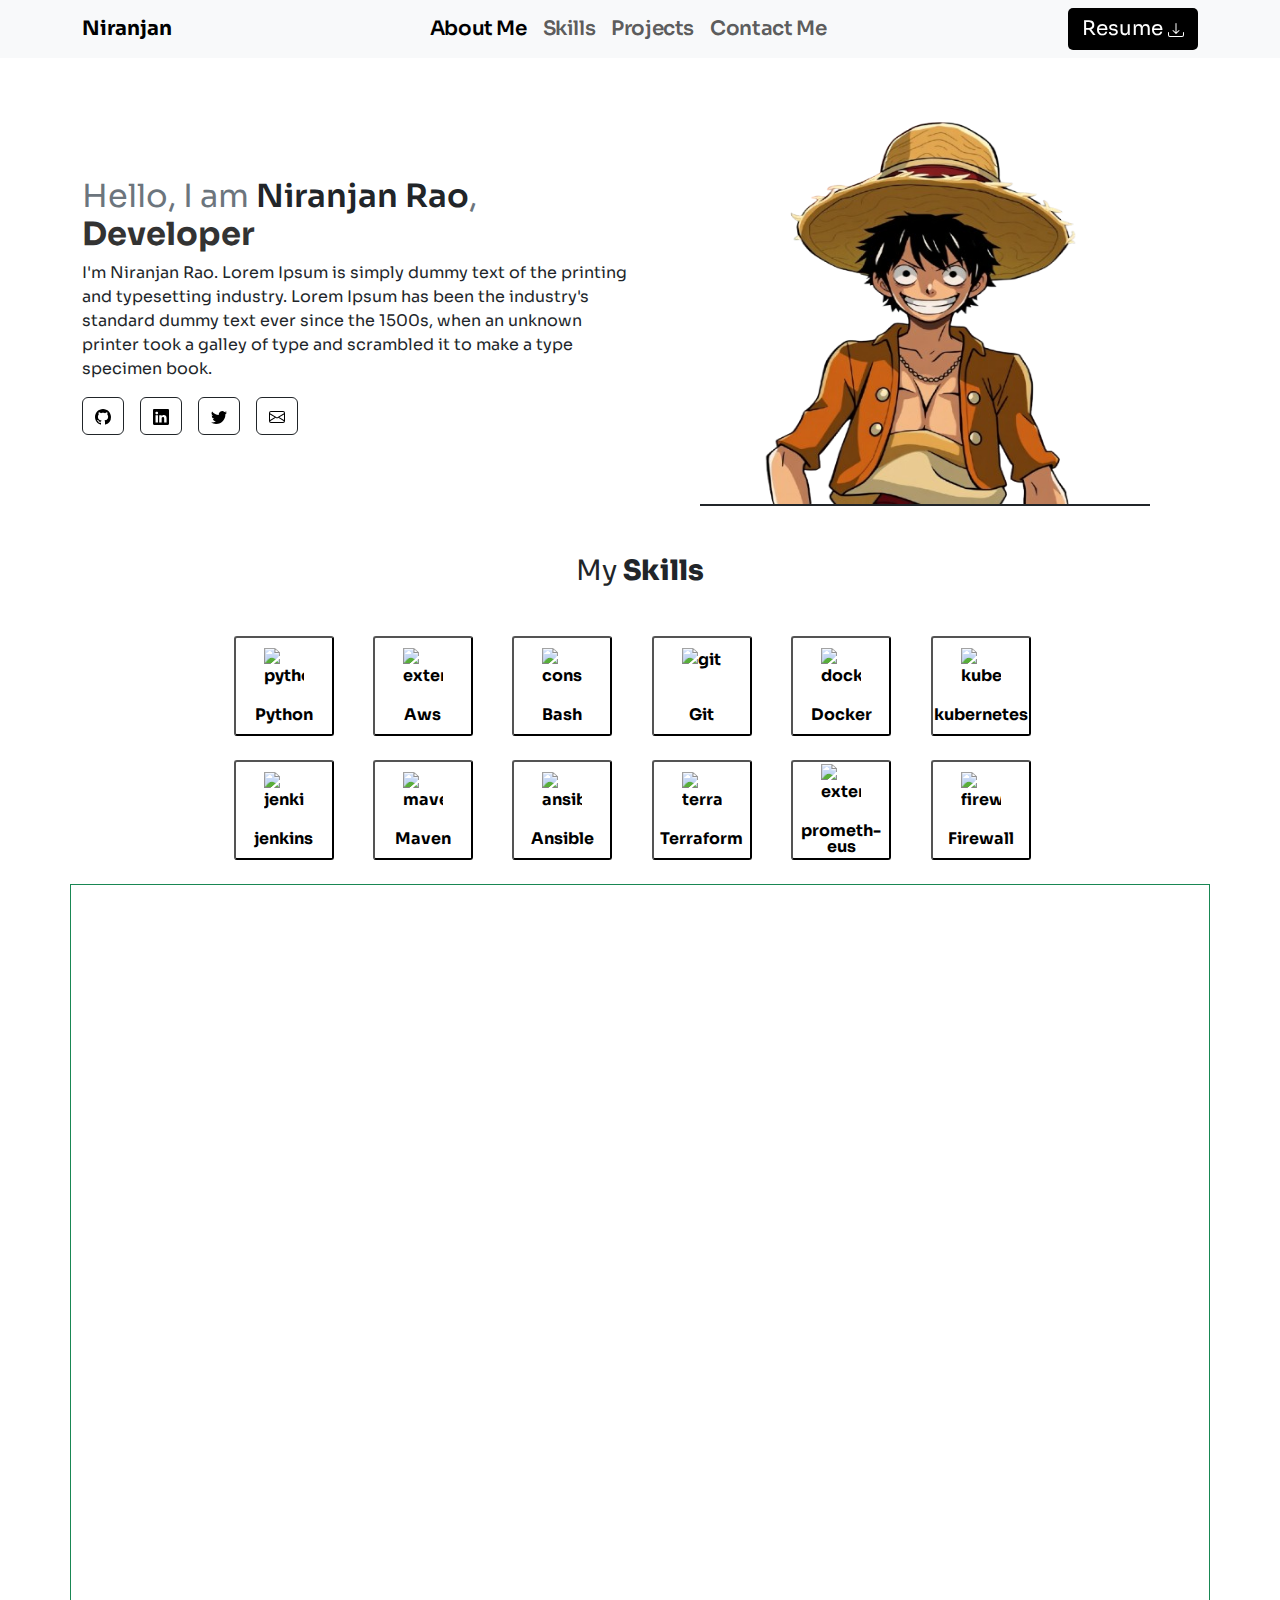
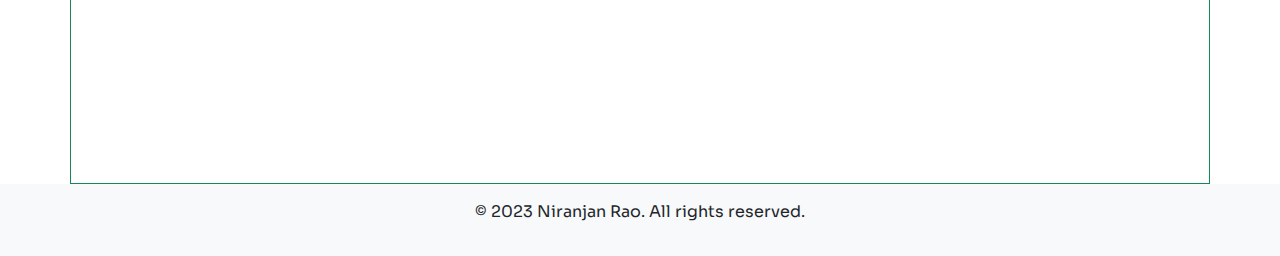
==== index.html @ 45775c85 "initial commit" ====
<!doctype html>
<html lang="en">
  <head>
    <meta charset="utf-8">
    <meta name="viewport" content="width=device-width, initial-scale=1">
    <title>Bootstrap demo</title>
    <link href="https://cdn.jsdelivr.net/npm/bootstrap@5.3.3/dist/css/bootstrap.min.css" rel="stylesheet" integrity="sha384-QWTKZyjpPEjISv5WaRU9OFeRpok6YctnYmDr5pNlyT2bRjXh0JMhjY6hW+ALEwIH" crossorigin="anonymous">
    <link rel="stylesheet" href="./src/css/style.css">
  </head>
  <body>

    <nav class="navbar navbar-expand-md navbar-light bg-light">
      <div class="container-fluid container-md">
        <a class="navbar-brand font-h" href="#">Niranjan</a>
        <button class="navbar-toggler" type="button" data-bs-toggle="collapse" data-bs-target="#navbarNav" aria-controls="navbarNav" aria-expanded="false" aria-label="Toggle navigation">
          <span class="navbar-toggler-icon"></span>
        </button>
        <div class="collapse navbar-collapse" id="navbarNav">
          <ul class="navbar-nav mx-auto font-H5">
            <li class="nav-item">
              <a class="nav-link active" aria-current="page" href="#">About Me</a>
            </li>
            <li class="nav-item">
              <a class="nav-link" href="#">Skills</a>
            </li>
            <li class="nav-item">
              <a class="nav-link" href="#">Projects</a>
            </li>
            <li class="nav-item">
              <a class="nav-link" href="#">Contact Me</a>
            </li>
          </ul>
          <ul class="navbar-nav font-H5">
            <li class="nav-item">
              <button class="custom-bt"><a id="svg" href="#" class="nav-link text-white">Resume <img src="./src/img/download.svg" alt=""></a></button>
            </li>
          </ul>
        </div>
      </div>
    </nav>
    
    <section id="about" class="py-5">
      <div class="container-fluid container-md">
        <div class="row align-items-center">
          <div class="col-md-6">
            <h2 class="sm-h text-secondary">Hello, I am <span class="font-H1 text-dark">Niranjan Rao</span>, <span class="dev">Developer</span></h2>
            <p>I'm Niranjan Rao. Lorem Ipsum is simply dummy text of the printing and typesetting industry. Lorem Ipsum has been the industry's standard dummy text ever since the 1500s, when an unknown printer took a galley of type and scrambled it to make a type specimen book.</p>
            <div class="d-flex">
              <button onmouseenter="mEnter(this)" onmouseleave="mExit(this)" class="btn btn-outline-dark me-3"><img class="contact-btn" src="./src/img/github.svg" alt=""></button>
              <button onmouseenter="mEnter(this)" onmouseleave="mExit(this)" class="btn btn-outline-dark me-3"><img class="contact-btn" src="./src/img/linkedin.svg" alt=""></button>
              <button onmouseenter="mEnter(this)" onmouseleave="mExit(this)" class="btn btn-outline-dark me-3"><img class="contact-btn" src="./src/img/twitter.svg" alt=""></button>
              <button onmouseenter="mEnter(this)" onmouseleave="mExit(this)" class="btn btn-outline-dark"><img class="contact-btn" src="./src/img/envelope.svg" alt=""></button>
            </div>
          </div>
          <div class="col-md-6 text-center">
            <img class="custom-img img-fluid border-bottom border-2 border-dark" src="./src/img/ahero.png" alt="">
          </div>
        </div>
      </div>
    </section>

    <section id="skills">
      <div class="container-fluid container-md">
        <div class="container text-center cust-js">
          <div class="row mb-5 h3">
            <div class="col-12">
              <span class="sm-h">My </span><span class="font-H1 md-h">Skills</span></div>
            </div>
          <div class="row " >
            <div class="col mb-4 col-md-2 ">
              <button onmouseenter="mEnter(this)" onmouseleave="mExit(this)" class="cust-bt"><img class="contact-btn" width="40" height="40" src="https://img.icons8.com/ios-filled/50/1A1A1A/python.png" alt="python"/><br><span>Python</span></button>
            </div>
            <div class="col mb-4 col-md-2">
              <button onmouseenter="mEnter(this)" onmouseleave="mExit(this)" class="cust-bt"><img class="contact-btn" width="40" height="40" src="https://img.icons8.com/external-tal-revivo-bold-tal-revivo/40/1A1A1A/external-amazon-web-services-a-subsidiary-of-amazon-that-provides-on-demand-cloud-computing-logo-bold-tal-revivo.png" alt="external-amazon-web-services-a-subsidiary-of-amazon-that-provides-on-demand-cloud-computing-logo-bold-tal-revivo"/> <br><span>Aws</span></button>
            </div>
            <div class="col mb-4 col-md-2">
              <button onmouseenter="mEnter(this)" onmouseleave="mExit(this)" class="cust-bt"><img class="contact-btn" width="40" height="40" src="https://img.icons8.com/ios-filled/40/1A1A1A/console.png" alt="console"/><br><span>Bash</span></button>
            </div>
            <div class="col mb-4 col-md-2">
              <button onmouseenter="mEnter(this)" onmouseleave="mExit(this)" class="cust-bt"><img class="contact-btn" width="40" height="40" src="https://img.icons8.com/ios-filled/40/1A1A1A/git.png" alt="git"/><br><span>Git</span></button>
            </div>
            <div class="col mb-4 col-md-2">
              <button onmouseenter="mEnter(this)" onmouseleave="mExit(this)" class="cust-bt"><img class="contact-btn" width="40" height="40" src="https://img.icons8.com/ios-filled/40/1A1A1A/docker.png" alt="docker"/><br><span>Docker</span></button>
            </div>
            <div class="col mb-4 col-md-2">
              <button onmouseenter="mEnter(this)" onmouseleave="mExit(this)" class="cust-bt"><img class="contact-btn" width="40" height="40" src="https://img.icons8.com/windows/100/1A1A1A/kubernetes.png" alt="kubernetes"/><br><span>kubernetes</span></button>
            </div>
            <div class="col mb-4 col-md-2">
              <button onmouseenter="mEnter(this)" onmouseleave="mExit(this)" class="cust-bt"><img class="contact-btn" width="40" height="40" src="https://img.icons8.com/ios-filled/40/1A1A1A/jenkins.png" alt="jenkins"/><br><span>jenkins</span></button>
            </div>
            <div class="col mb-4 col-md-2">
              <button onmouseenter="mEnter(this)" onmouseleave="mExit(this)" class="cust-bt"><img class="contact-btn" width="40" height="40" src="https://img.icons8.com/ios/40/1A1A1A/maven-ios.png" alt="maven-ios"/><br><span>Maven</span></button>
            </div>
            <div class="col mb-4 col-md-2">
              <button onmouseenter="mEnter(this)" onmouseleave="mExit(this)" class="cust-bt"><img class="contact-btn" width="40" height="40" src="https://img.icons8.com/windows/40/1A1A1A/ansible.png" alt="ansible"/><br><span>Ansible</span></button>
            </div>
            <div class="col mb-4 col-md-2">
              <button onmouseenter="mEnter(this)" onmouseleave="mExit(this)" class="cust-bt"><img class="contact-btn" width="40" height="40" src="https://img.icons8.com/ios-filled/40/1A1A1A/terraform.png" alt="terraform"/><br><span>Terraform</span></button>
            </div>
            <div class="col mb-4 col-md-2">
              <button onmouseenter="mEnter(this)" onmouseleave="mExit(this)" class="cust-bt"><img class="contact-btn" width="40" height="40" src="https://img.icons8.com/external-others-maxicons/40/1A1A1A/external-prometheus-greek-mythology-others-maxicons-2.png" alt="external-prometheus-greek-mythology-others-maxicons-2"/><br><span>prometh-eus</span></button>
            </div>
            <div class="col mb-4 col-md-2">
              <button onmouseenter="mEnter(this)" onmouseleave="mExit(this)" class="cust-bt"><img class="contact-btn" width="40" height="40" src="https://img.icons8.com/ios-filled/40/1A1A1A/firewall.png" alt="firewall"/><br><span>Firewall</span></button>
            </div>
          </div>
        </div>
      </div>
    </section>

    <section id="projects">
      <div class="container border border-success vh-100">
        
      </div>
    </section>

    <footer class="bg-light py-3">
      <div class="container text-center">
        <p>&copy; 2023 Niranjan Rao. All rights reserved.</p>
      </div>
    </footer>

    <script src="./src/js/app.js"></script>
    <script src="https://cdn.jsdelivr.net/npm/bootstrap@5.3.3/dist/js/bootstrap.bundle.min.js" integrity="sha384-YvpcrYf0tY3lHB60NNkmXc5s9fDVZLESaAA55NDzOxhy9GkcIdslK1eN7N6jIeHz" crossorigin="anonymous"></script>
  </body>
</html>
---- src/css/style.css ----
@import url('https://fonts.googleapis.com/css2?family=Dancing+Script:wght@400..700&family=Sora:wght@100..800&display=swap');
*{
    font-family: sora;
}

.font-h{
    font-family: 'Sora', sans-serif;
    font-weight: 700;
    font-size: 20px; 
}

.font-H5{
    font-family: 'Solitreo', cursive; 
    font-weight: 600;
    font-size: 20px; 
    line-height: 24px; 
    letter-spacing: -0.02em; 
}

.font-H1{
    font-family: sora;
    font-weight: 600; 
}
.dev{
    font-size: 1.2em;
    font-weight: 700;
    font-size: xx-large;
    color: #333;
}
.custom-img{
    width: 450px;
    height: 400px;

}

.custom-bt{
    border-radius: 5px !important;
    background-color: black !important;
    border: 0px !important;
}

.custom-bt:hover{
    background-color: gray !important;;
}

#svg{
    filter: brightness(0) invert(1);
}

.sm-h{
    font-weight: 400;
}
.md-h{
    font-weight: 800;
}
.cust-bt{
    width: 100px;
    height: 100px;
    border-radius: 3px;
    background-color: transparent;
    font-family: sora !important;
    font-weight: 700;
    display: flex;
    flex-direction: column;
    justify-content: center;
    align-items: center;
    
}
.cust-bt span {
    margin-top: -5px;
    line-height: 1;
}

.cust-bt:hover{
    background-color: black;
    color: white;
}
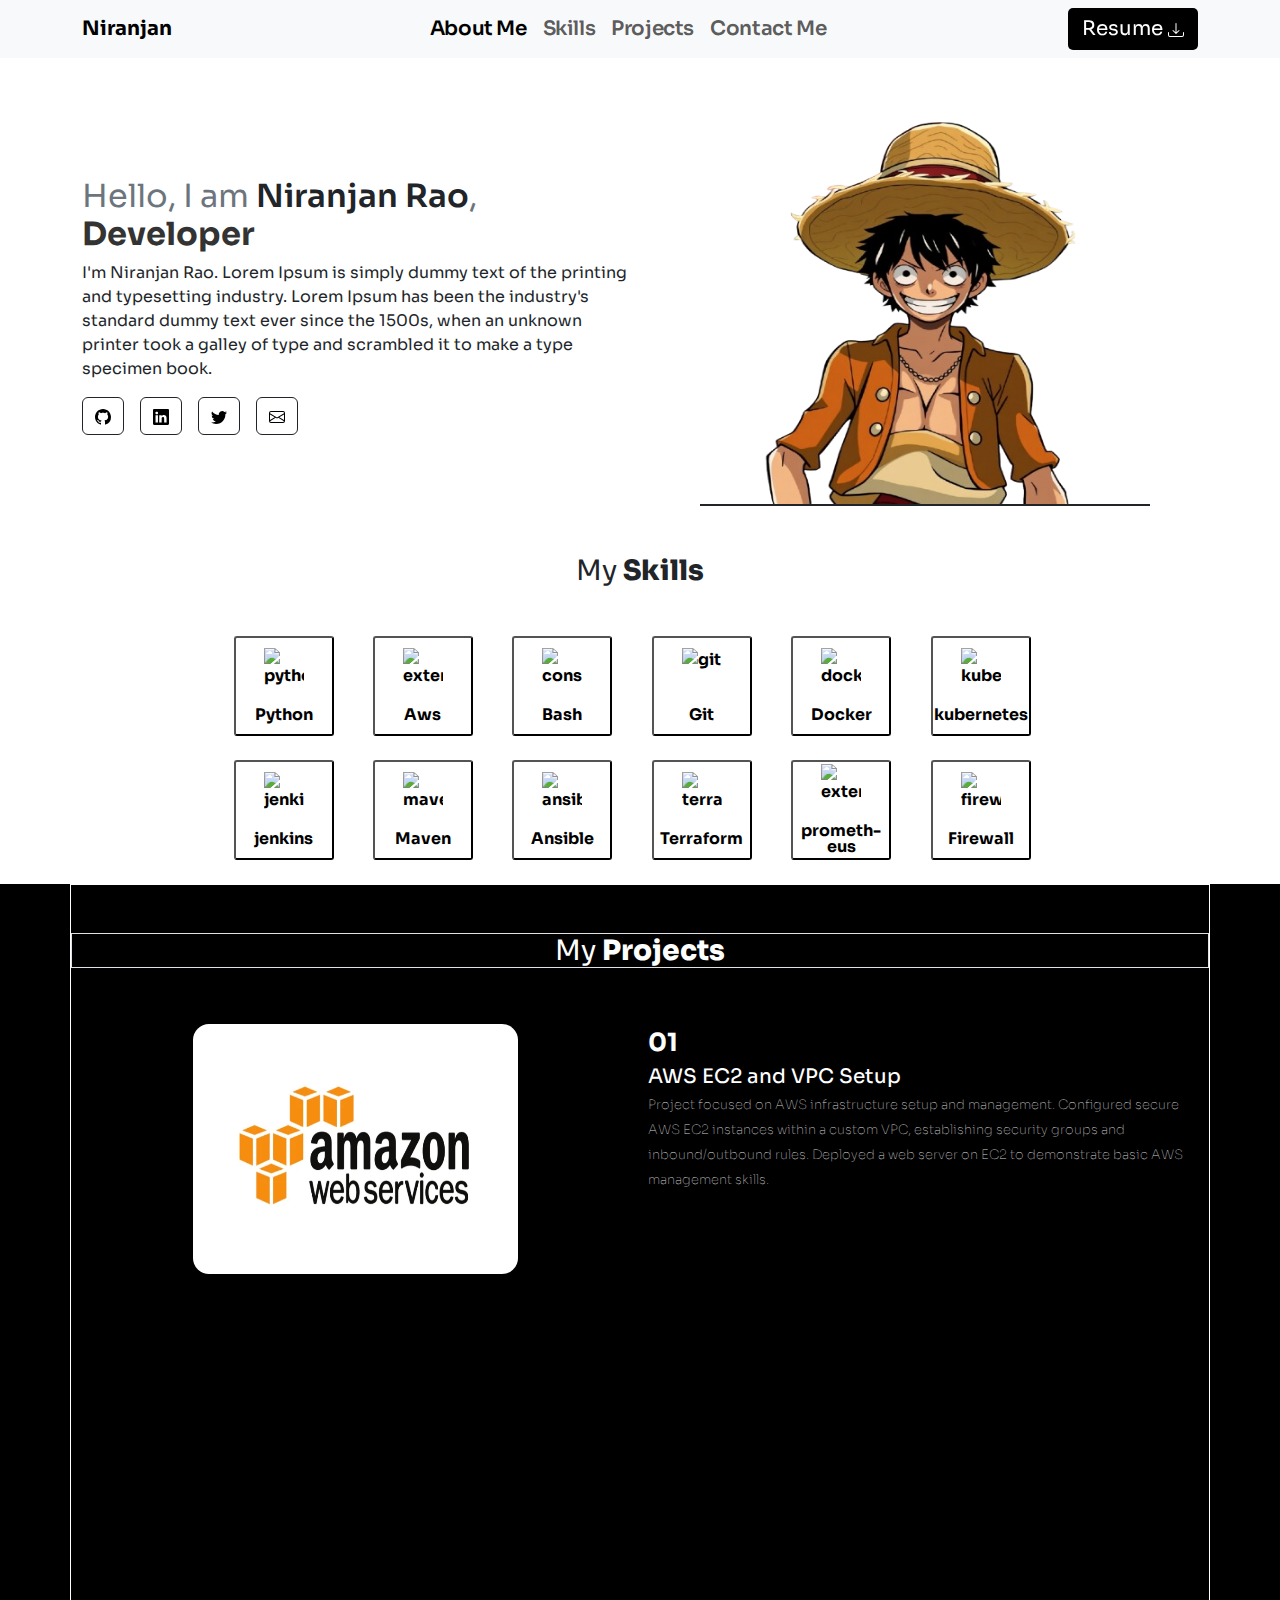
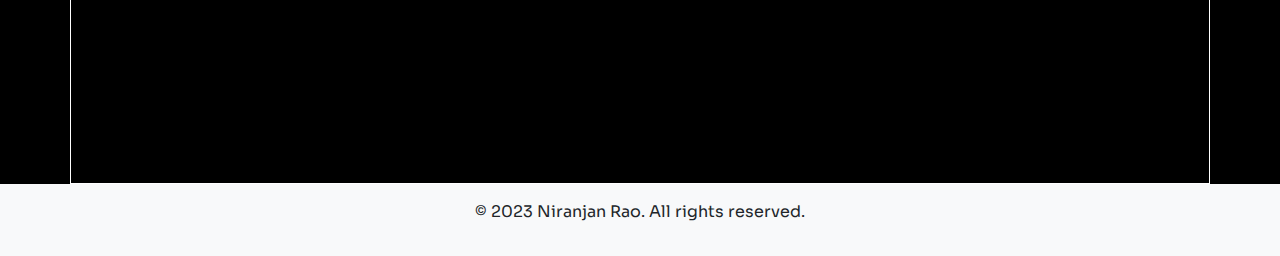
==== commit 489dba94: "initial commit" ====
--- a/index.html
+++ b/index.html
@@ -109,7 +109,22 @@
     </section>
 
     <section id="projects">
-      <div class="container border border-success vh-100">
+      <div class="container-fluid vh-100 bg-black">
+        <div class="container-fluid container-md border border-white vh-100">
+          <div class="row">
+            <div class="col-12 text-center text-white h3 border my-5"><span class="sm-h">My </span><span class="font-H1 md-h">Projects</span></div>
+          </div>
+          <div class="row">
+            <div class="col p-2 text-center "><img class="rounded-4" width="325" height="250" src="./src/img/projects/projectcard.webp" alt=""></div>
+            <div class="col p-2 justify-content-start">
+              <span class="font-pn">01</span><br>
+              <span class="font-ph">AWS EC2 and VPC Setup</span><br>
+              <span class="font-pp">Project focused on AWS infrastructure setup and management.
+                Configured secure AWS EC2 instances within a custom VPC, establishing security groups and inbound/outbound rules.
+                Deployed a web server on EC2 to demonstrate basic AWS management skills.</span>
+            </div>
+          </div>
+        </div>
         
       </div>
     </section>
--- a/src/css/style.css
+++ b/src/css/style.css
@@ -76,3 +76,24 @@
     color: white;
 }
 
+/* projects */
+.font-pn{
+    font-family: sora;
+    color: white;
+    font-weight: 700;
+    font-size: 25px;
+}
+.font-ph{
+    font-family: sora;
+    color: white;
+    font-size: 20px;
+    font-weight: 450;
+}
+.font-pp{
+    font-family: sora;
+    color: rgb(207, 207, 208);
+    font-size: 13px;
+    font-weight: 10;
+    line-height: 24px;
+    letter-spacing: 2%;
+}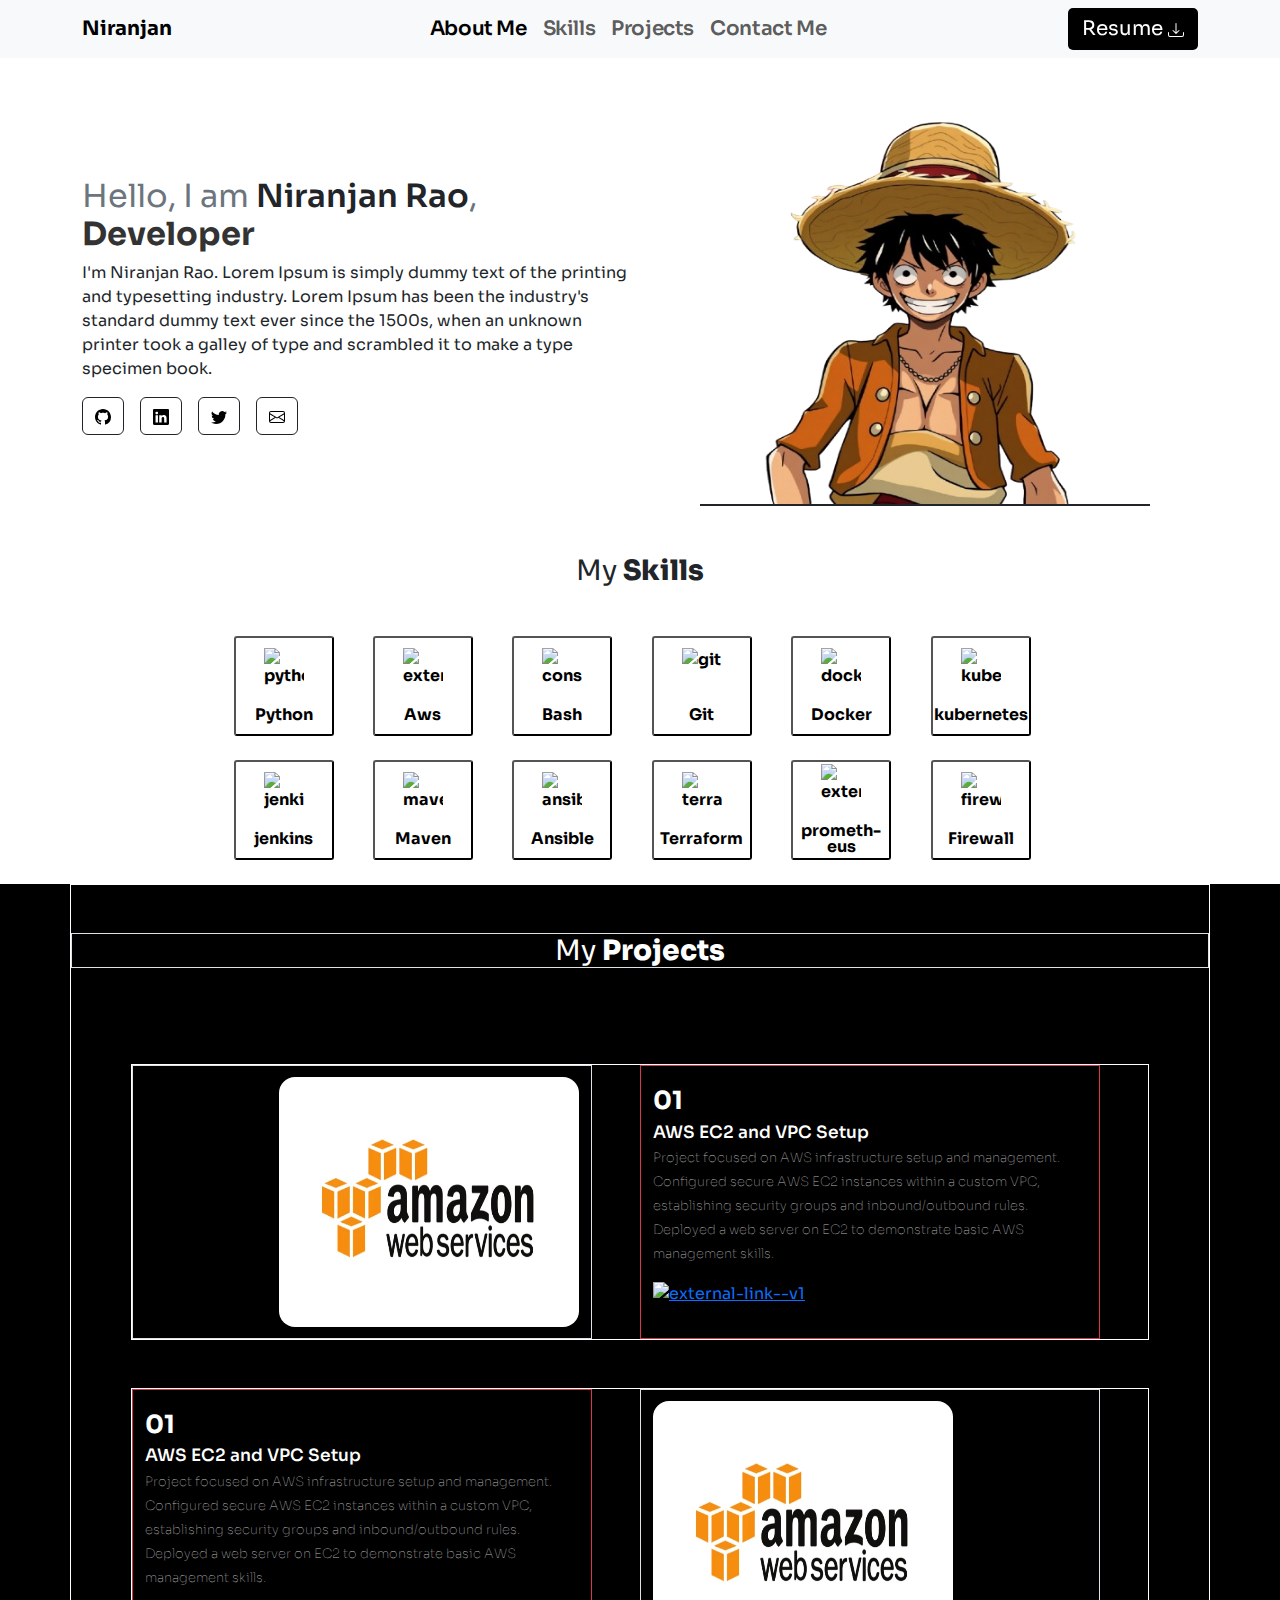
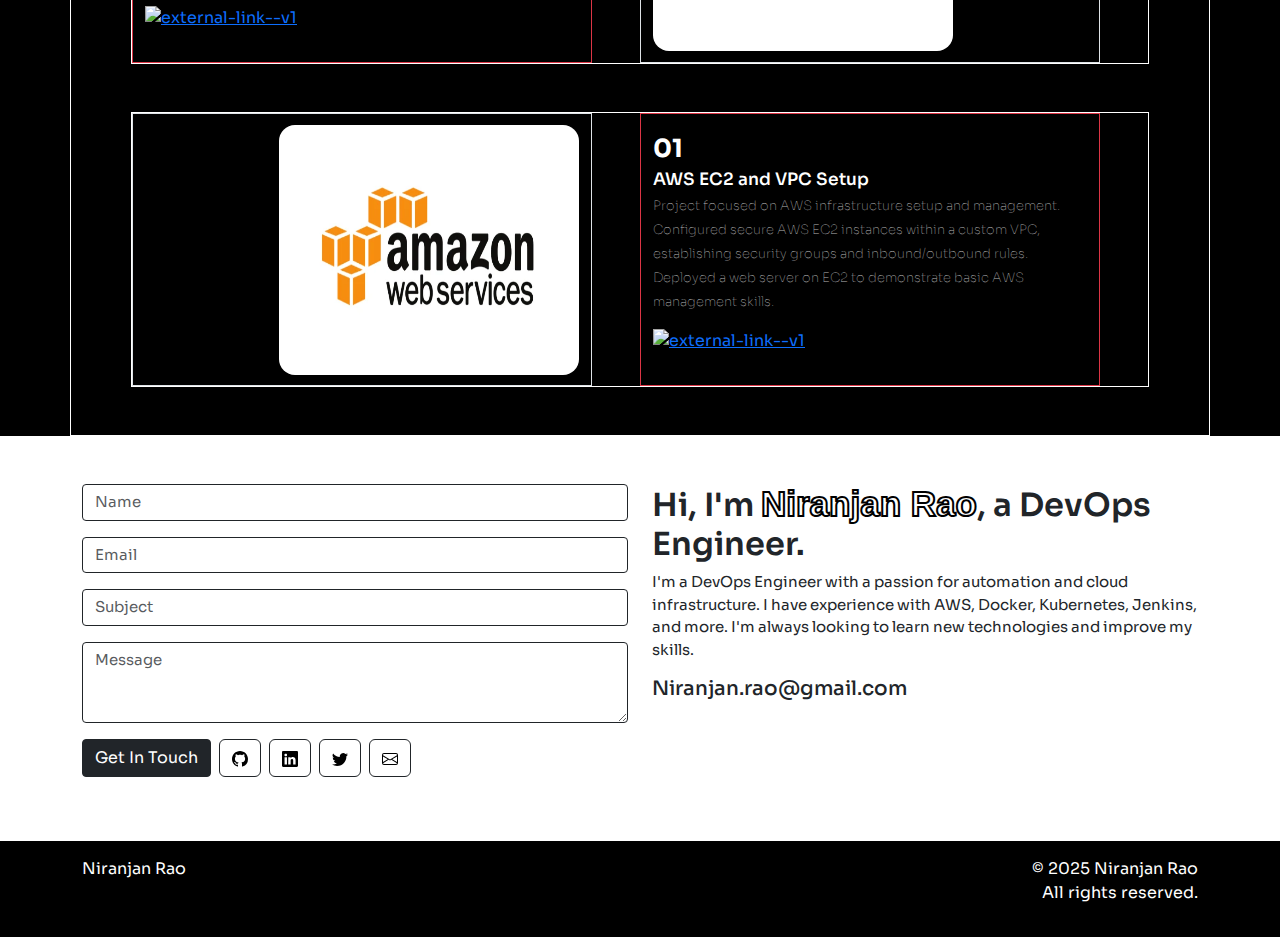
==== commit 371a42bc: "initial commit" ====
--- a/index.html
+++ b/index.html
@@ -109,29 +109,77 @@
     </section>
 
     <section id="projects">
-      <div class="container-fluid vh-100 bg-black">
-        <div class="container-fluid container-md border border-white vh-100">
+      <div class="container-fluid bg-black">
+        <div class="container-fluid container-md border border-white">
           <div class="row">
             <div class="col-12 text-center text-white h3 border my-5"><span class="sm-h">My </span><span class="font-H1 md-h">Projects</span></div>
           </div>
-          <div class="row">
-            <div class="col p-2 text-center "><img class="rounded-4" width="325" height="250" src="./src/img/projects/projectcard.webp" alt=""></div>
-            <div class="col p-2 justify-content-start">
+          <div class="row border border-white mx-md-5 my-md-5">
+            <div class="col border text-end me-md-5 d-flex align-items-center justify-content-center justify-content-lg-end"><img class="rounded-4 project-img" width="300" height="250" src="./src/img/projects/projectcard.webp" alt=""></div>
+            <div class="col py-3 me-lg-5 border border-danger text-start align-content-center cust-margin cust-m">
               <span class="font-pn">01</span><br>
               <span class="font-ph">AWS EC2 and VPC Setup</span><br>
               <span class="font-pp">Project focused on AWS infrastructure setup and management.
                 Configured secure AWS EC2 instances within a custom VPC, establishing security groups and inbound/outbound rules.
-                Deployed a web server on EC2 to demonstrate basic AWS management skills.</span>
+                Deployed a web server on EC2 to demonstrate basic AWS management skills.</span><br>
+              <a href="#" class="my-3 d-inline-block"><img class="a-hover" width="20" height="20" src="https://img.icons8.com/pastel-glyph/25/FFFFFF/external-link--v1.png" alt="external-link--v1"/></a>
+            </div>
+          </div>
+          <div class="row flex-md-row-reverse border border-white mx-md-5 my-md-5">
+            <div class="col border text-start me-md-5 d-flex align-items-center justify-content-center justify-content-lg-start"><img class="rounded-4 project-img" width="300" height="250" src="./src/img/projects/projectcard.webp" alt=""></div>
+            <div class="col py-3 me-lg-5 border border-danger text-start align-content-center cust-margin cust-m">
+              <span class="font-pn">01</span><br>
+              <span class="font-ph">AWS EC2 and VPC Setup</span><br>
+              <span class="font-pp">Project focused on AWS infrastructure setup and management.
+                Configured secure AWS EC2 instances within a custom VPC, establishing security groups and inbound/outbound rules.
+                Deployed a web server on EC2 to demonstrate basic AWS management skills.</span><br>
+              <a href="#" class="my-3 d-inline-block"><img class="a-hover" width="20" height="20" src="https://img.icons8.com/pastel-glyph/25/FFFFFF/external-link--v1.png" alt="external-link--v1"/></a>
+            </div>
+          </div>
+          <div class="row border border-white mx-md-5 my-md-5">
+            <div class="col border text-end me-md-5 d-flex align-items-center justify-content-center justify-content-lg-end"><img class="rounded-4 project-img" width="300" height="250" src="./src/img/projects/projectcard.webp" alt=""></div>
+            <div class="col py-3 me-lg-5 border border-danger text-start align-content-center cust-margin cust-m">
+              <span class="font-pn">01</span><br>
+              <span class="font-ph">AWS EC2 and VPC Setup</span><br>
+              <span class="font-pp">Project focused on AWS infrastructure setup and management.
+                Configured secure AWS EC2 instances within a custom VPC, establishing security groups and inbound/outbound rules.
+                Deployed a web server on EC2 to demonstrate basic AWS management skills.</span><br>
+              <a href="#" class="my-3 d-inline-block"><img class="a-hover" width="20" height="20" src="https://img.icons8.com/pastel-glyph/25/FFFFFF/external-link--v1.png" alt="external-link--v1"/></a>
             </div>
           </div>
         </div>
-        
       </div>
     </section>
 
-    <footer class="bg-light py-3">
-      <div class="container text-center">
-        <p>&copy; 2023 Niranjan Rao. All rights reserved.</p>
+    <section id="contact">
+      <div class="container-fluid container-md my-5">
+        <div class="row row-reverse">
+          <div class="col-md col-sm-12">
+            <form action="submit" method="post">
+              <input type="text" class="form-control border border-dark rounded-1 mb-3 font-p" placeholder="Name">
+              <input type="text" class="form-control border border-dark rounded-1 mb-3 font-p" placeholder="Email">
+              <input type="text" class="form-control  border border-dark rounded-1 mb-3 font-p" placeholder="Subject">
+              <textarea class="form-control  border border-dark rounded-1 mb-3 font-p" rows="3" placeholder="Message"></textarea>
+              <button class="btn btn-dark rounded-1 mb-3 me-1">Get In Touch</button>
+              <button onmouseenter="mEnter(this)" onmouseleave="mExit(this)" class="btn btn-outline-dark mb-3 me-1 "><img class="contact-btn" src="./src/img/github.svg" alt=""></button>
+              <button onmouseenter="mEnter(this)" onmouseleave="mExit(this)" class="btn btn-outline-dark mb-3 me-1 "><img class="contact-btn" src="./src/img/linkedin.svg" alt=""></button>
+              <button onmouseenter="mEnter(this)" onmouseleave="mExit(this)" class="btn btn-outline-dark mb-3 me-1 "><img class="contact-btn" src="./src/img/twitter.svg" alt=""></button>
+              <button onmouseenter="mEnter(this)" onmouseleave="mExit(this)" class="btn btn-outline-dark mb-3 me-1 "><img class="contact-btn" src="./src/img/envelope.svg" alt=""></button>
+            </form>
+          </div>
+          <div class="col mb-3">
+            <h2 class="font-H1">Hi, I'm <span class="font-b">Niranjan Rao</span>, a DevOps Engineer.</h2>
+            <p class="font-p">I'm a DevOps Engineer with a passion for automation and cloud infrastructure. I have experience with AWS, Docker, Kubernetes, Jenkins, and more. I'm always looking to learn new technologies and improve my skills.</p>
+            <h5>Niranjan.rao@gmail.com</h5>
+          </div>
+        </div>
+      </div>
+    </section>
+
+    <footer class="bg-black text-white py-3">
+      <div class="container d-flex justify-content-between">
+        <a href="#" class="text-decoration-none text-white">Niranjan Rao</a>
+        <p class="text-end">&copy; 2025 Niranjan Rao <br> All rights reserved.</p>
       </div>
     </footer>
 
--- a/src/css/style.css
+++ b/src/css/style.css
@@ -86,14 +86,43 @@
 .font-ph{
     font-family: sora;
     color: white;
-    font-size: 20px;
-    font-weight: 450;
+    font-size: 17px;
+    font-weight: 550;
 }
 .font-pp{
     font-family: sora;
-    color: rgb(207, 207, 208);
+    color: rgb(180, 180, 181);
     font-size: 13px;
     font-weight: 10;
-    line-height: 24px;
-    letter-spacing: 2%;
-}+}
+
+.a-hover:hover {
+    filter: grayscale(100%) brightness(40%) sepia(100%) hue-rotate(180deg) saturate(500%);
+}
+
+/* contact */
+.font-p{
+    font-family: sora;
+    font-size: 15px;
+}
+
+.font-b {
+    font-family: '', sans-serif;
+    font-weight: 800;
+    font-size: 35px;
+    line-height: 40px;
+    letter-spacing: -2%;
+    -webkit-text-stroke: 2px black;
+    color: transparent; 
+}
+
+.row-reverse {
+    display: flex;
+    flex-wrap: wrap;
+}
+  
+@media (max-width: 770px) {
+    .row-reverse {
+      flex-direction: column-reverse; 
+    }
+}
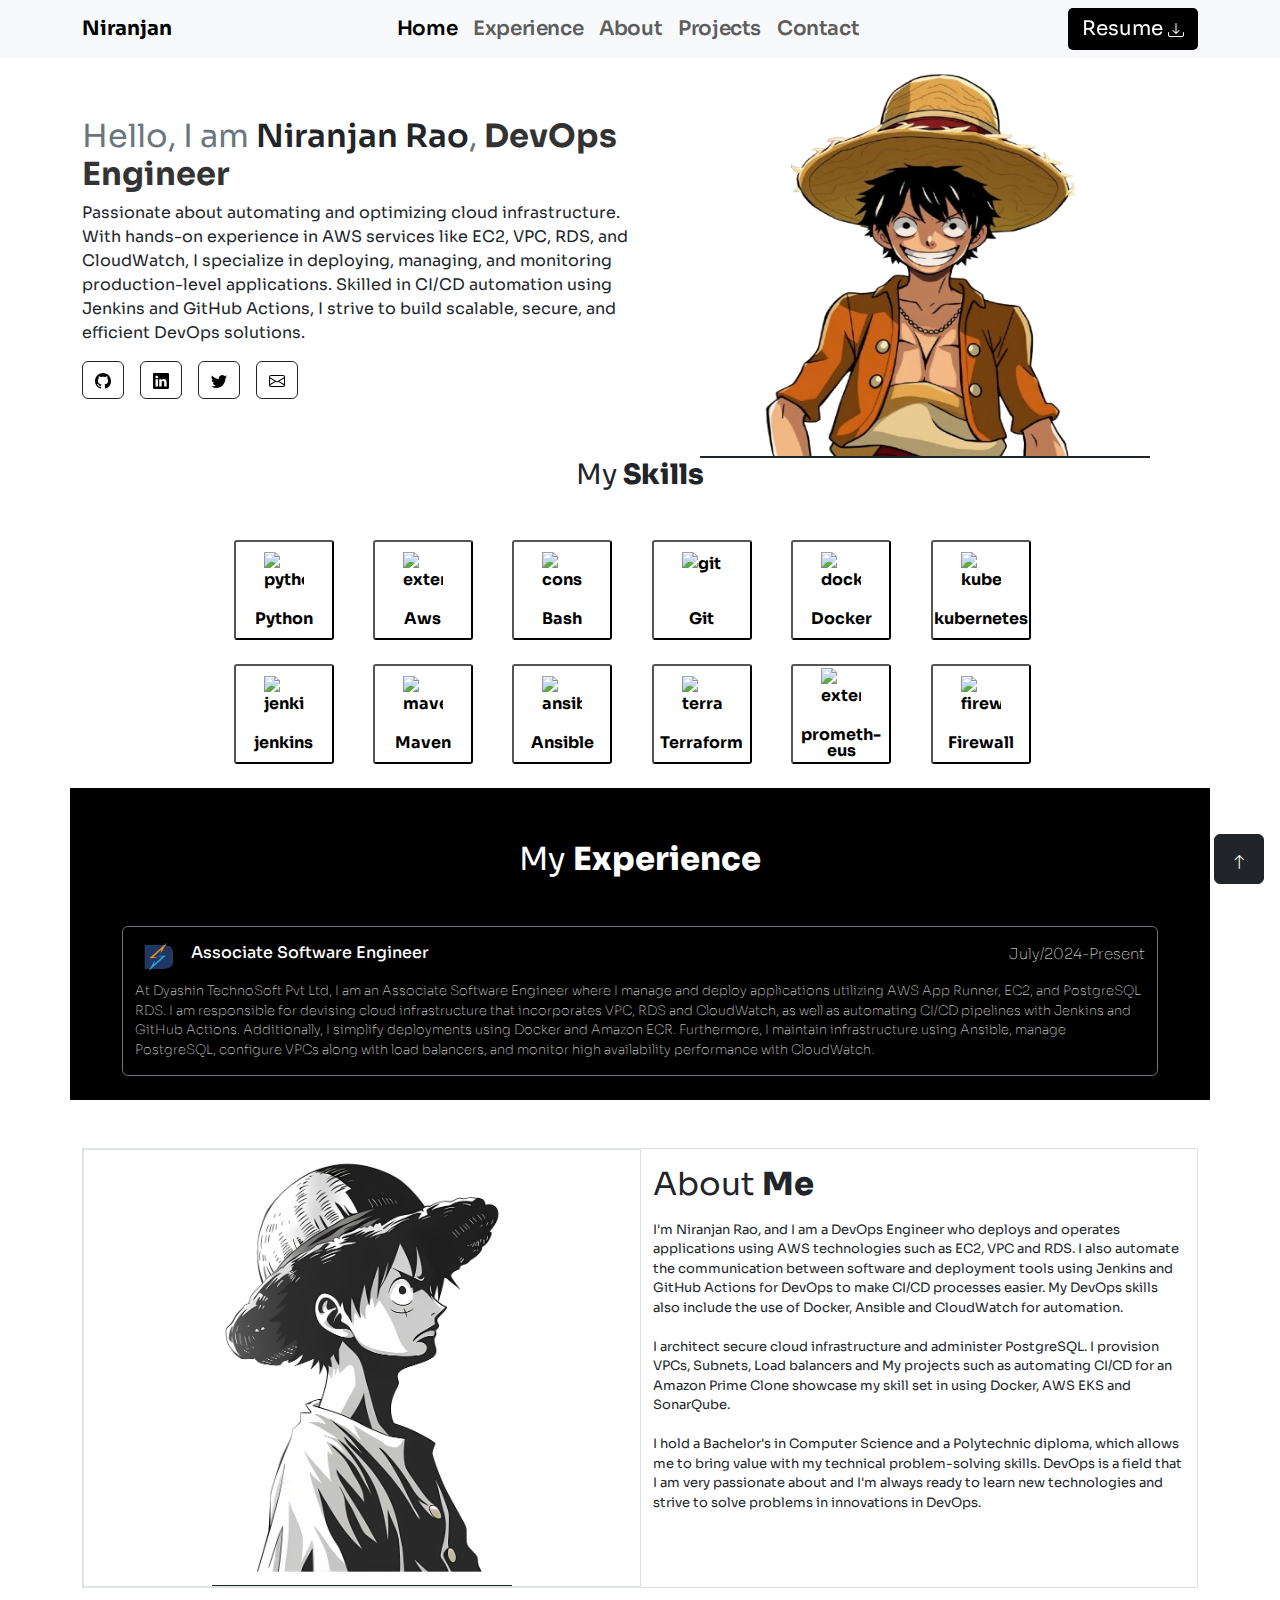
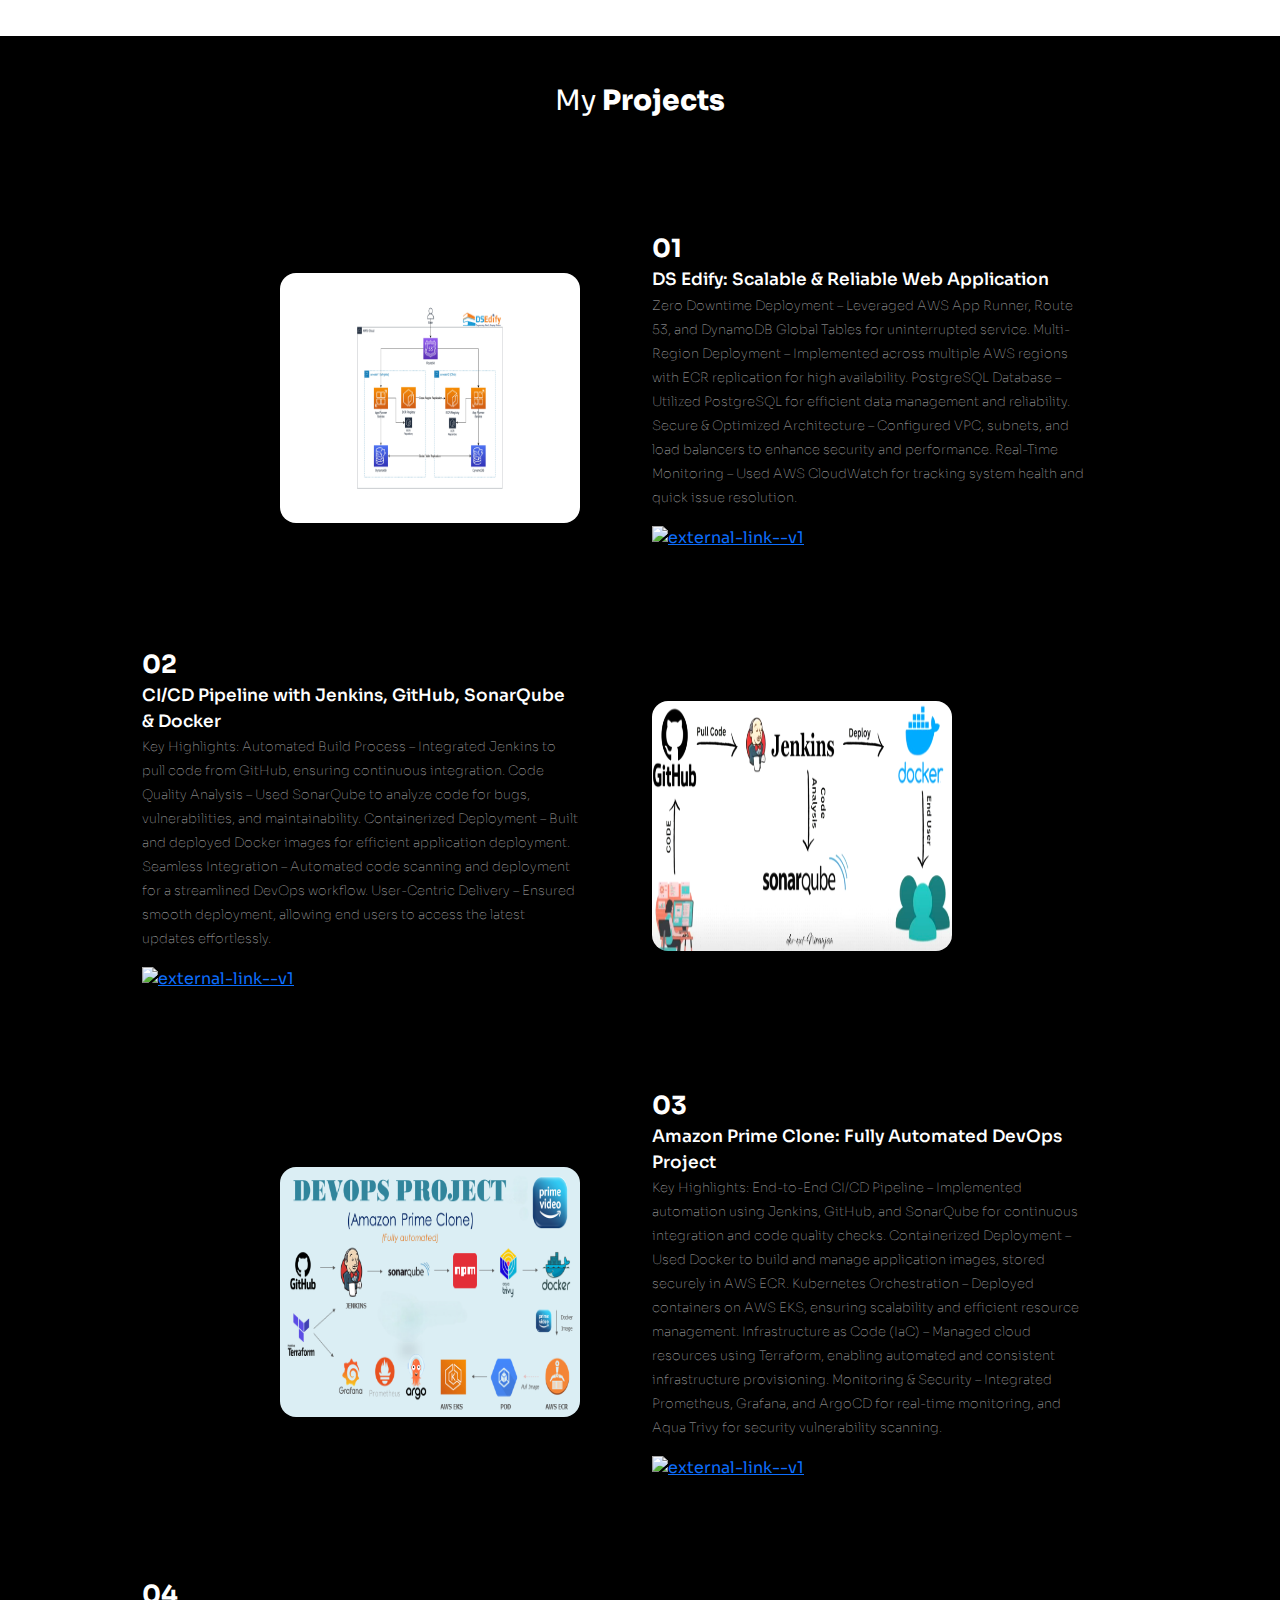
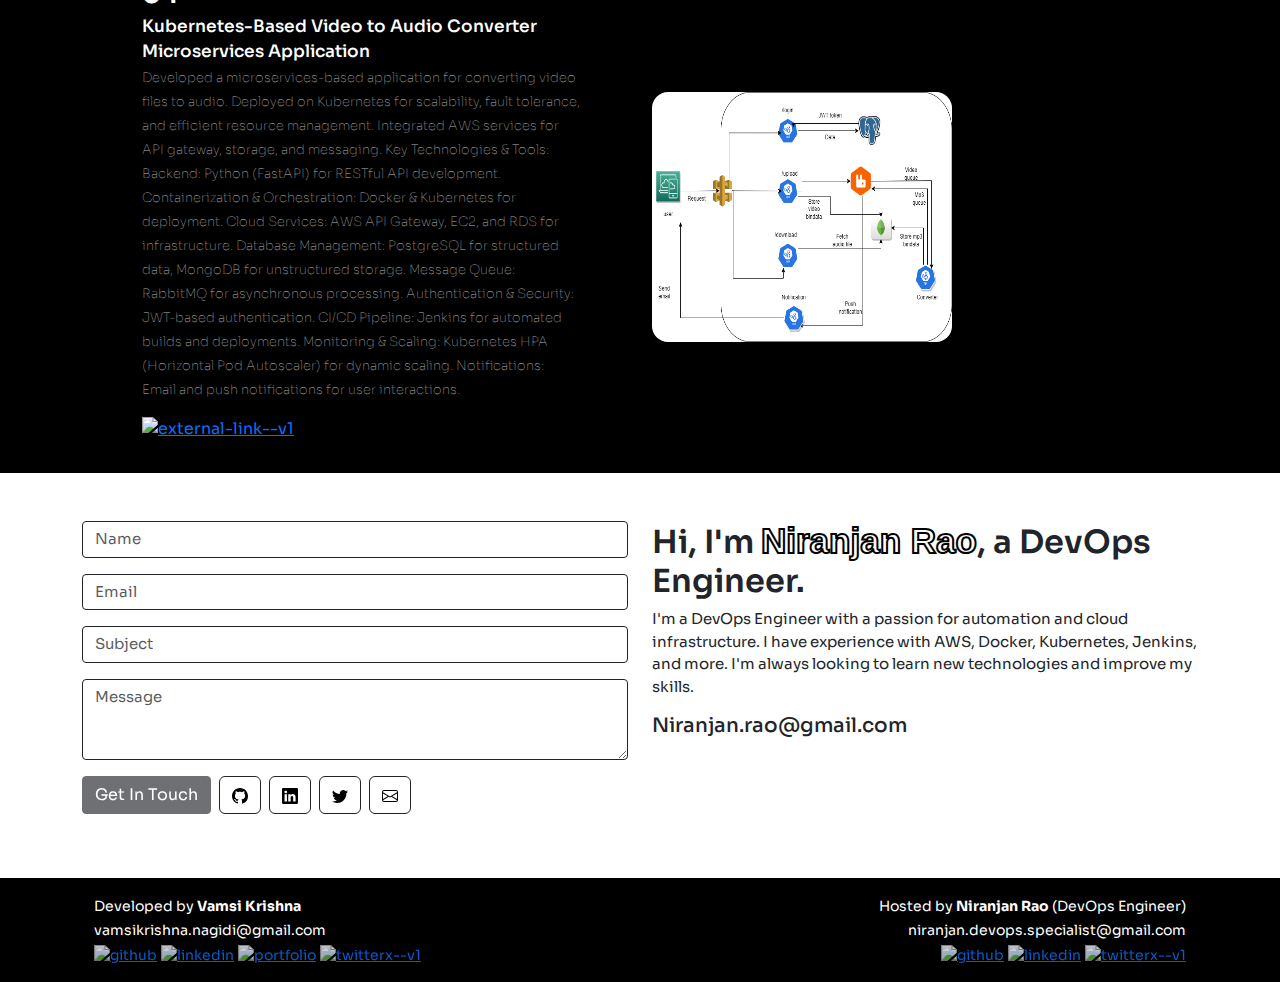
==== commit 2774d3f5: "nav-bar footer projects contact-me about-me all-links contact-buttons" ====
--- a/index.html
+++ b/index.html
@@ -3,13 +3,18 @@
   <head>
     <meta charset="utf-8">
     <meta name="viewport" content="width=device-width, initial-scale=1">
-    <title>Bootstrap demo</title>
+    <title>Niranjan Rao</title>
     <link href="https://cdn.jsdelivr.net/npm/bootstrap@5.3.3/dist/css/bootstrap.min.css" rel="stylesheet" integrity="sha384-QWTKZyjpPEjISv5WaRU9OFeRpok6YctnYmDr5pNlyT2bRjXh0JMhjY6hW+ALEwIH" crossorigin="anonymous">
+    <link href="https://cdn.jsdelivr.net/npm/bootstrap-icons@1.10.5/font/bootstrap-icons.css" rel="stylesheet">
     <link rel="stylesheet" href="./src/css/style.css">
   </head>
   <body>
-
-    <nav class="navbar navbar-expand-md navbar-light bg-light">
+    <!-- UP arrow -->
+    <button  class="btn btn-dark p-3 position-fixed bottom-0 end-0 m-3 z-3  onscrollTop" style="width: 50px; height: 50px;" onclick="onscrollTop(this)">
+      <i class="bi bi-arrow-up"></i></a>
+    </button>
+    <!-- navbar section -->
+    <nav class="navbar navbar-expand-md navbar-light bg-light position-sticky top-0 z-3" id="navbar">
       <div class="container-fluid container-md">
         <a class="navbar-brand font-h" href="#">Niranjan</a>
         <button class="navbar-toggler" type="button" data-bs-toggle="collapse" data-bs-target="#navbarNav" aria-controls="navbarNav" aria-expanded="false" aria-label="Toggle navigation">
@@ -18,38 +23,41 @@
         <div class="collapse navbar-collapse" id="navbarNav">
           <ul class="navbar-nav mx-auto font-H5">
             <li class="nav-item">
-              <a class="nav-link active" aria-current="page" href="#">About Me</a>
-            </li>
-            <li class="nav-item">
-              <a class="nav-link" href="#">Skills</a>
-            </li>
-            <li class="nav-item">
-              <a class="nav-link" href="#">Projects</a>
-            </li>
-            <li class="nav-item">
-              <a class="nav-link" href="#">Contact Me</a>
+              <a class="nav-link active" onclick="activelink(this)" aria-current="page" name="home" href="#home">Home</a>
+            </li>
+            <li class="nav-item ">
+              <a class="nav-link" onclick="activelink(this)" name="experience" href="#experience">Experience</a>
+            </li>
+            <li class="nav-item">
+              <a class="nav-link" onclick="activelink(this)" name="about-me" href="#about-me">About</a>
+            </li>
+            <li class="nav-item">
+              <a class="nav-link" onclick="activelink(this)" name="projects" href="#projects">Projects</a>
+            </li>
+            <li class="nav-item">
+              <a class="nav-link" onclick="activelink(this)" name="contact-me" href="#contact-me">Contact</a>
             </li>
           </ul>
           <ul class="navbar-nav font-H5">
             <li class="nav-item">
-              <button class="custom-bt"><a id="svg" href="#" class="nav-link text-white">Resume <img src="./src/img/download.svg" alt=""></a></button>
+              <button class="custom-bt"><a id="svg" href="https://drive.google.com/file/d/12_FYcjruJCN_NDU-Uuiin1WilpjILoPA/view?usp=drivesdk" class="nav-link text-white">Resume <img src="./src/img/download.svg" alt=""></a></button>
             </li>
           </ul>
         </div>
       </div>
     </nav>
-    
-    <section id="about" class="py-5">
+     <!-- home section -->
+    <sectios id="home" class="py-5">
       <div class="container-fluid container-md">
         <div class="row align-items-center">
           <div class="col-md-6">
-            <h2 class="sm-h text-secondary">Hello, I am <span class="font-H1 text-dark">Niranjan Rao</span>, <span class="dev">Developer</span></h2>
-            <p>I'm Niranjan Rao. Lorem Ipsum is simply dummy text of the printing and typesetting industry. Lorem Ipsum has been the industry's standard dummy text ever since the 1500s, when an unknown printer took a galley of type and scrambled it to make a type specimen book.</p>
+            <h2 class="sm-h text-secondary">Hello, I am <span class="font-H1 text-dark">Niranjan Rao</span>, <span class="dev">DevOps Engineer</span></h2>
+            <p>Passionate about automating and optimizing cloud infrastructure. With hands-on experience in AWS services like EC2, VPC, RDS, and CloudWatch, I specialize in deploying, managing, and monitoring production-level applications. Skilled in CI/CD automation using Jenkins and GitHub Actions, I strive to build scalable, secure, and efficient DevOps solutions.</p>
             <div class="d-flex">
-              <button onmouseenter="mEnter(this)" onmouseleave="mExit(this)" class="btn btn-outline-dark me-3"><img class="contact-btn" src="./src/img/github.svg" alt=""></button>
-              <button onmouseenter="mEnter(this)" onmouseleave="mExit(this)" class="btn btn-outline-dark me-3"><img class="contact-btn" src="./src/img/linkedin.svg" alt=""></button>
-              <button onmouseenter="mEnter(this)" onmouseleave="mExit(this)" class="btn btn-outline-dark me-3"><img class="contact-btn" src="./src/img/twitter.svg" alt=""></button>
-              <button onmouseenter="mEnter(this)" onmouseleave="mExit(this)" class="btn btn-outline-dark"><img class="contact-btn" src="./src/img/envelope.svg" alt=""></button>
+              <a target="_blank" href="https://github.com/niranjan-46" onmouseenter="mEnter(this)" onmouseleave="mExit(this)" class="btn btn-outline-dark me-3"><img class="contact-btn" src="./src/img/github.svg" alt=""></a>
+              <a target="_blank" href="http://www.linkedin.com/in/niranjan-rao-annavarapu" onmouseenter="mEnter(this)" onmouseleave="mExit(this)" class="btn btn-outline-dark me-3"><img class="contact-btn" src="./src/img/linkedin.svg" alt=""></a>
+              <a target="_blank" href="https://x.com/niranjanan28651?s=21&t=ZwRQFbteB3_Wta00haEuiA" onmouseenter="mEnter(this)" onmouseleave="mExit(this)" class="btn btn-outline-dark me-3"><img class="contact-btn" src="./src/img/twitter.svg" alt=""></a>
+              <a target="_blank" href="mailto:niranjan.devops.specialist@gmail.com" onmouseenter="mEnter(this)" onmouseleave="mExit(this)" class="btn btn-outline-dark"><img class="contact-btn" src="./src/img/envelope.svg" alt=""></a>
             </div>
           </div>
           <div class="col-md-6 text-center">
@@ -57,9 +65,9 @@
           </div>
         </div>
       </div>
-    </section>
+    
 
-    <section id="skills">
+      <!-- skills section -->
       <div class="container-fluid container-md">
         <div class="container text-center cust-js">
           <div class="row mb-5 h3">
@@ -107,64 +115,137 @@
         </div>
       </div>
     </section>
+    <!-- experience section -->
+    <section id="experience">
+      <div class="container-fluid container-md text-white p-1 pb-4 bg-black">
+        <div class="row">
+          <div class="col-12 text-center text-white h2 my-5"><span class="sm-h">My </span><span class="font-H1 md-h">Experience</span></div>
+        </div>
+        <div class="row  border border-secondary rounded-2 mx-md-5 mx-1 justify-content-between align-items-center">
+          <div class="col d-flex justify-content-between">
+            <div class="d-flex align-items-start">
+              <img class="mt-2" width="40px" height="40px" src="./src/img/company.png" alt="">
+              <h6 class="m-3">Associate Software Engineer
+              </h6>
+            </div> 
+              <p class=" text-secondary mt-3 font-Ep">July/2024-Present</p>
+          </div>
+          <div class="container">
+            <p class="font-ep">At Dyashin TechnoSoft Pvt Ltd, I am an Associate Software Engineer where I manage and deploy applications utilizing AWS App Runner, EC2, and PostgreSQL RDS. I am responsible for devising cloud infrastructure that incorporates VPC, RDS and CloudWatch, as well as automating CI/CD pipelines with Jenkins and GitHub Actions. Additionally, I simplify deployments using Docker and Amazon ECR. Furthermore, I maintain infrastructure using Ansible, manage PostgreSQL, configure VPCs along with load balancers, and monitor high availability performance with CloudWatch.</p>
+          </div>
+        </div>
+      </div>
+    </section>
+    <!-- about me section -->
+    <section id="about-me">
+      <div class="container-fluid container-md my-5">
+        <div class="container-fluid border">
+          <div class="row d-md-flex flex-column flex-md-row">
+            <div class="col border text-center justify-content-center align-items-center d-flex">
+              <img class="border-bottom border-dark img-fluid" width="300px" height="400px" src="./src/img/about/about-hero.png" alt="">
+            </div>
+            <div class="col">
+              <h2 class="sm-h my-3">About <span class="font-H md-h">Me</span></h2>
+              <p class="font-ap">I'm Niranjan Rao, and I am a DevOps Engineer who deploys and operates applications using AWS technologies such as EC2, VPC and RDS. I also automate the communication between software and deployment tools using Jenkins and GitHub Actions for DevOps to make CI/CD processes easier. My DevOps skills also include the use of Docker, Ansible and CloudWatch for automation. <br> <br>
 
+                I architect secure cloud infrastructure and administer PostgreSQL. I provision VPCs, Subnets, Load balancers and My projects such as automating CI/CD for an Amazon Prime Clone showcase my skill set in using Docker, AWS EKS and SonarQube. <br> <br>
+                
+                I hold a Bachelor's in Computer Science and a Polytechnic diploma, which allows me to bring value with my technical problem-solving skills. DevOps is a field that I am very passionate about and I'm always ready to learn new technologies and strive to solve problems in innovations in DevOps.
+                
+                </p>
+            </div>
+          </div>
+        </div>
+      </div>
+    </section>
+    <!-- project section -->
     <section id="projects">
       <div class="container-fluid bg-black">
-        <div class="container-fluid container-md border border-white">
+        <div class="container-fluid container-md">
           <div class="row">
-            <div class="col-12 text-center text-white h3 border my-5"><span class="sm-h">My </span><span class="font-H1 md-h">Projects</span></div>
-          </div>
-          <div class="row border border-white mx-md-5 my-md-5">
-            <div class="col border text-end me-md-5 d-flex align-items-center justify-content-center justify-content-lg-end"><img class="rounded-4 project-img" width="300" height="250" src="./src/img/projects/projectcard.webp" alt=""></div>
-            <div class="col py-3 me-lg-5 border border-danger text-start align-content-center cust-margin cust-m">
+            <div class="col-12 text-center text-white h3 my-5"><span class="sm-h">My </span><span class="font-H1 md-h">Projects</span></div>
+          </div>
+          <div class="row mx-md-5 my-md-5">
+            <div class="col text-end me-md-5 d-flex align-items-center justify-content-center justify-content-lg-end"><img class="rounded-4 project-img" width="300" height="250" src="./src/img/projects/project-1.png" alt=""></div>
+            <div class="col py-3 me-lg-5 text-start align-content-center cust-margin cust-m">
               <span class="font-pn">01</span><br>
-              <span class="font-ph">AWS EC2 and VPC Setup</span><br>
-              <span class="font-pp">Project focused on AWS infrastructure setup and management.
-                Configured secure AWS EC2 instances within a custom VPC, establishing security groups and inbound/outbound rules.
-                Deployed a web server on EC2 to demonstrate basic AWS management skills.</span><br>
+              <span class="font-ph">DS Edify: Scalable & Reliable Web Application</span><br>
+              <span class="font-pp">Zero Downtime Deployment – Leveraged AWS App Runner, Route 53, and DynamoDB Global Tables for uninterrupted service.
+                Multi-Region Deployment – Implemented across multiple AWS regions with ECR replication for high availability.
+                PostgreSQL Database – Utilized PostgreSQL for efficient data management and reliability.
+                Secure & Optimized Architecture – Configured VPC, subnets, and load balancers to enhance security and performance.
+                Real-Time Monitoring – Used AWS CloudWatch for tracking system health and quick issue resolution.</span><br>
               <a href="#" class="my-3 d-inline-block"><img class="a-hover" width="20" height="20" src="https://img.icons8.com/pastel-glyph/25/FFFFFF/external-link--v1.png" alt="external-link--v1"/></a>
             </div>
           </div>
-          <div class="row flex-md-row-reverse border border-white mx-md-5 my-md-5">
-            <div class="col border text-start me-md-5 d-flex align-items-center justify-content-center justify-content-lg-start"><img class="rounded-4 project-img" width="300" height="250" src="./src/img/projects/projectcard.webp" alt=""></div>
-            <div class="col py-3 me-lg-5 border border-danger text-start align-content-center cust-margin cust-m">
-              <span class="font-pn">01</span><br>
-              <span class="font-ph">AWS EC2 and VPC Setup</span><br>
-              <span class="font-pp">Project focused on AWS infrastructure setup and management.
-                Configured secure AWS EC2 instances within a custom VPC, establishing security groups and inbound/outbound rules.
-                Deployed a web server on EC2 to demonstrate basic AWS management skills.</span><br>
+          <div class="row flex-md-row-reverse mx-md-5 my-md-5">
+            <div class="col text-start me-md-5 d-flex align-items-center justify-content-center justify-content-lg-start"><img class="rounded-4 project-img" width="300" height="250" src="./src/img/projects/project-2.png" alt=""></div>
+            <div class="col py-3 me-lg-5 text-start align-content-center cust-margin cust-m">
+              <span class="font-pn">02</span><br>
+              <span class="font-ph">CI/CD Pipeline with Jenkins, GitHub, SonarQube & Docker</span><br>
+              <span class="font-pp">Key Highlights:
+                Automated Build Process – Integrated Jenkins to pull code from GitHub, ensuring continuous integration.
+                Code Quality Analysis – Used SonarQube to analyze code for bugs, vulnerabilities, and maintainability.
+                Containerized Deployment – Built and deployed Docker images for efficient application deployment.
+                Seamless Integration – Automated code scanning and deployment for a streamlined DevOps workflow.
+                User-Centric Delivery – Ensured smooth deployment, allowing end users to access the latest updates effortlessly.</span><br>
               <a href="#" class="my-3 d-inline-block"><img class="a-hover" width="20" height="20" src="https://img.icons8.com/pastel-glyph/25/FFFFFF/external-link--v1.png" alt="external-link--v1"/></a>
             </div>
           </div>
-          <div class="row border border-white mx-md-5 my-md-5">
-            <div class="col border text-end me-md-5 d-flex align-items-center justify-content-center justify-content-lg-end"><img class="rounded-4 project-img" width="300" height="250" src="./src/img/projects/projectcard.webp" alt=""></div>
-            <div class="col py-3 me-lg-5 border border-danger text-start align-content-center cust-margin cust-m">
-              <span class="font-pn">01</span><br>
-              <span class="font-ph">AWS EC2 and VPC Setup</span><br>
-              <span class="font-pp">Project focused on AWS infrastructure setup and management.
-                Configured secure AWS EC2 instances within a custom VPC, establishing security groups and inbound/outbound rules.
-                Deployed a web server on EC2 to demonstrate basic AWS management skills.</span><br>
+          <div class="row mx-md-5 my-md-5">
+            <div class="col text-end me-md-5 d-flex align-items-center justify-content-center justify-content-lg-end"><img class="rounded-4 project-img" width="300" height="250" src="./src/img/projects/project-3.png" alt=""></div>
+            <div class="col py-3 me-lg-5  text-start align-content-center cust-margin cust-m">
+              <span class="font-pn">03</span><br>
+              <span class="font-ph">Amazon Prime Clone: Fully Automated DevOps Project</span><br>
+              <span class="font-pp">Key Highlights:
+                End-to-End CI/CD Pipeline – Implemented automation using Jenkins, GitHub, and SonarQube for continuous integration and code quality checks.
+                Containerized Deployment – Used Docker to build and manage application images, stored securely in AWS ECR.
+                Kubernetes Orchestration – Deployed containers on AWS EKS, ensuring scalability and efficient resource management.
+                Infrastructure as Code (IaC) – Managed cloud resources using Terraform, enabling automated and consistent infrastructure provisioning.
+                Monitoring & Security – Integrated Prometheus, Grafana, and ArgoCD for real-time monitoring, and Aqua Trivy for security vulnerability scanning.</span><br>
               <a href="#" class="my-3 d-inline-block"><img class="a-hover" width="20" height="20" src="https://img.icons8.com/pastel-glyph/25/FFFFFF/external-link--v1.png" alt="external-link--v1"/></a>
             </div>
           </div>
-        </div>
-      </div>
-    </section>
-
-    <section id="contact">
+          <div class="row flex-md-row-reverse mx-md-5 my-md-5">
+            <div class="col text-start me-md-5 d-flex align-items-center justify-content-center justify-content-lg-start"><img class="rounded-4 project-img" width="300" height="250" src="./src/img/projects/project-4.png" alt=""></div>
+            <div class="col py-3 me-lg-5 text-start align-content-center cust-margin cust-m">
+              <span class="font-pn">04</span><br>
+              <span class="font-ph">Kubernetes-Based Video to Audio Converter Microservices Application</span><br>
+              <span class="font-pp">Developed a microservices-based application for converting video files to audio.
+                Deployed on Kubernetes for scalability, fault tolerance, and efficient resource management.
+                Integrated AWS services for API gateway, storage, and messaging.
+                Key Technologies & Tools:
+                Backend: Python (FastAPI) for RESTful API development.
+                Containerization & Orchestration: Docker & Kubernetes for deployment.
+                Cloud Services: AWS API Gateway, EC2, and RDS for infrastructure.
+                Database Management: PostgreSQL for structured data, MongoDB for unstructured storage.
+                Message Queue: RabbitMQ for asynchronous processing.
+                Authentication & Security: JWT-based authentication.
+                CI/CD Pipeline: Jenkins for automated builds and deployments.
+                Monitoring & Scaling: Kubernetes HPA (Horizontal Pod Autoscaler) for dynamic scaling.
+                Notifications: Email and push notifications for user interactions.</span><br>
+              <a target="_blank" href="https://github.com/niranjan-46/microservices-python-app/tree/master" class="my-3 d-inline-block"><img class="a-hover" width="20" height="20" src="https://img.icons8.com/pastel-glyph/25/FFFFFF/external-link--v1.png" alt="external-link--v1"/></a>
+            </div>
+          </div>
+        </div>
+      </div>
+    </section>
+    <!-- contact me section -->
+    <section id="contact-me">
       <div class="container-fluid container-md my-5">
         <div class="row row-reverse">
           <div class="col-md col-sm-12">
-            <form action="submit" method="post">
+            <form id="myForm" action="submit" method="post">
               <input type="text" class="form-control border border-dark rounded-1 mb-3 font-p" placeholder="Name">
-              <input type="text" class="form-control border border-dark rounded-1 mb-3 font-p" placeholder="Email">
+              <input type="text" id="email" class="form-control border border-dark  rounded-1 mb-3 font-p" spellcheck="false" onkeyup="validateEmail(this)" placeholder="Email">
               <input type="text" class="form-control  border border-dark rounded-1 mb-3 font-p" placeholder="Subject">
               <textarea class="form-control  border border-dark rounded-1 mb-3 font-p" rows="3" placeholder="Message"></textarea>
-              <button class="btn btn-dark rounded-1 mb-3 me-1">Get In Touch</button>
-              <button onmouseenter="mEnter(this)" onmouseleave="mExit(this)" class="btn btn-outline-dark mb-3 me-1 "><img class="contact-btn" src="./src/img/github.svg" alt=""></button>
-              <button onmouseenter="mEnter(this)" onmouseleave="mExit(this)" class="btn btn-outline-dark mb-3 me-1 "><img class="contact-btn" src="./src/img/linkedin.svg" alt=""></button>
-              <button onmouseenter="mEnter(this)" onmouseleave="mExit(this)" class="btn btn-outline-dark mb-3 me-1 "><img class="contact-btn" src="./src/img/twitter.svg" alt=""></button>
-              <button onmouseenter="mEnter(this)" onmouseleave="mExit(this)" class="btn btn-outline-dark mb-3 me-1 "><img class="contact-btn" src="./src/img/envelope.svg" alt=""></button>
+              <button id="submit" type="button" class="btn btn-dark rounded-1 mb-3 me-1 disabled" onclick="messageSend(this)">Get In Touch</button>
+              <a target="_blank" href="https://github.com/niranjan-46" onmouseenter="mEnter(this)" onmouseleave="mExit(this)" class="btn btn-outline-dark mb-3 me-1 "><img class="contact-btn" src="./src/img/github.svg" alt=""></a>
+              <a target="_blank" href="http://www.linkedin.com/in/niranjan-rao-annavarapu" onmouseenter="mEnter(this)" onmouseleave="mExit(this)" class="btn btn-outline-dark mb-3 me-1 "><img class="contact-btn" src="./src/img/linkedin.svg" alt=""></a>
+              <a target="_blank" href="https://x.com/niranjanan28651?s=21&t=ZwRQFbteB3_Wta00haEuiA" onmouseenter="mEnter(this)" onmouseleave="mExit(this)" class="btn btn-outline-dark mb-3 me-1 "><img class="contact-btn" src="./src/img/twitter.svg" alt=""></a>
+              <a target="_blank" href="mailto:niranjan.devops.specialist@gmail.com" onmouseenter="mEnter(this)" onmouseleave="mExit(this)" class="btn btn-outline-dark mb-3 me-1 "><img class="contact-btn" src="./src/img/envelope.svg" alt=""></a> 
+              <span class=" d-flex  text-success message"></span>
             </form>
           </div>
           <div class="col mb-3">
@@ -175,11 +256,25 @@
         </div>
       </div>
     </section>
-
-    <footer class="bg-black text-white py-3">
-      <div class="container d-flex justify-content-between">
-        <a href="#" class="text-decoration-none text-white">Niranjan Rao</a>
-        <p class="text-end">&copy; 2025 Niranjan Rao <br> All rights reserved.</p>
+    <!-- footer section -->
+    <footer class="footer bg-black text-white py-3">
+      <div class="container d-flex flex-column flex-lg-row justify-content-between">
+        <div class="container">
+          <a target="_blank"  href="#" class="text-decoration-none text-white">Developed by <strong>Vamsi Krishna</strong></a><br>
+          <a href="mailto:vamsikrishna.nagidi@gmail.com" class="text-decoration-none text-white">vamsikrishna.nagidi@gmail.com</a><br>
+          <a target="_blank" href="https://github.com/vamsikrishna7-github"><img width="20" height="20" src="https://img.icons8.com/ios-filled/20/FFFFFF/github.png" alt="github"/></a>
+          <a target="_blank" href="https://www.linkedin.com/in/vamsi-krishna-nagidi-742314233/"><img width="20" height="20" src="https://img.icons8.com/ios-filled/20/FFFFFF/linkedin.png" alt="linkedin"/></a>
+          <a target="_blank" href="#"><img width="24" height="24" src="https://img.icons8.com/material-rounded/24/FFFFFF/portfolio.png" alt="portfolio"/></a>
+          <a target="_blank" href="https://x.com/TheKrishnacode?t=y_igGz1Uw6Mcp19-CKaCHQ&s=09"><img width="24" height="24" src="https://img.icons8.com/material-sharp/24/FFFFFF/twitterx--v1.png" alt="twitterx--v1"/></a>
+        </div>
+        <br>
+        <div class="container text-end">
+          <a href="#" class="text-decoration-none text-white">Hosted by <strong>Niranjan Rao</strong> (DevOps Engineer)</a><br>
+          <a href="mailto:niranjan.devops.specialist@gmail.com" class="text-decoration-none text-white">niranjan.devops.specialist@gmail.com</a><br>
+          <a target="_blank" href="https://github.com/niranjan-46"><img width="20" height="20" src="https://img.icons8.com/ios-filled/20/FFFFFF/github.png" alt="github"/></a>
+          <a target="_blank" href="http://www.linkedin.com/in/niranjan-rao-annavarapu"><img width="20" height="20" src="https://img.icons8.com/ios-filled/20/FFFFFF/linkedin.png" alt="linkedin"/></a>
+          <a target="_blank" href="https://x.com/niranjanan28651?s=21&t=ZwRQFbteB3_Wta00haEuiA"><img width="24" height="24" src="https://img.icons8.com/material-sharp/24/FFFFFF/twitterx--v1.png" alt="twitterx--v1"/></a>
+        </div>
       </div>
     </footer>
 
--- a/src/css/style.css
+++ b/src/css/style.css
@@ -2,6 +2,14 @@
 *{
     font-family: sora;
 }
+
+html{
+    scroll-behavior: smooth;
+}
+
+section {
+    scroll-margin-top: 60px;
+} 
 
 .font-h{
     font-family: 'Sora', sans-serif;
@@ -126,3 +134,55 @@
       flex-direction: column-reverse; 
     }
 }
+
+/* about */
+.font-ap{
+    font-family: sora;
+    font-size: 13px;
+}
+
+/* experience */
+.font-ep{
+    font-family: sora;
+    font-size: 13px;
+    font-weight: 10;
+}
+
+.font-Ep{
+    font-family: sora;
+    font-size: 15px;
+    font-weight: 40;
+    color: white !important;
+}
+
+/* footer */
+.footer a{
+    font-size: 14px !important;;
+}
+
+.footer a img {
+    filter: brightness(80%); 
+    transition: transform 0.3s ease-in-out;
+  }
+  
+.footer a:hover img {
+    transform: scale(1.2); 
+    filter: brightness(100%);
+}
+
+@media(max-width: 572px){
+    .onscrollTop{
+        bottom: 80px !important;
+    }
+}
+
+
+input:focus, textarea:focus {
+    outline: none !important;
+    box-shadow: none !important;
+    border-color: inherit !important;
+}
+
+#home {
+    scroll-margin-top: 50px !important;
+}
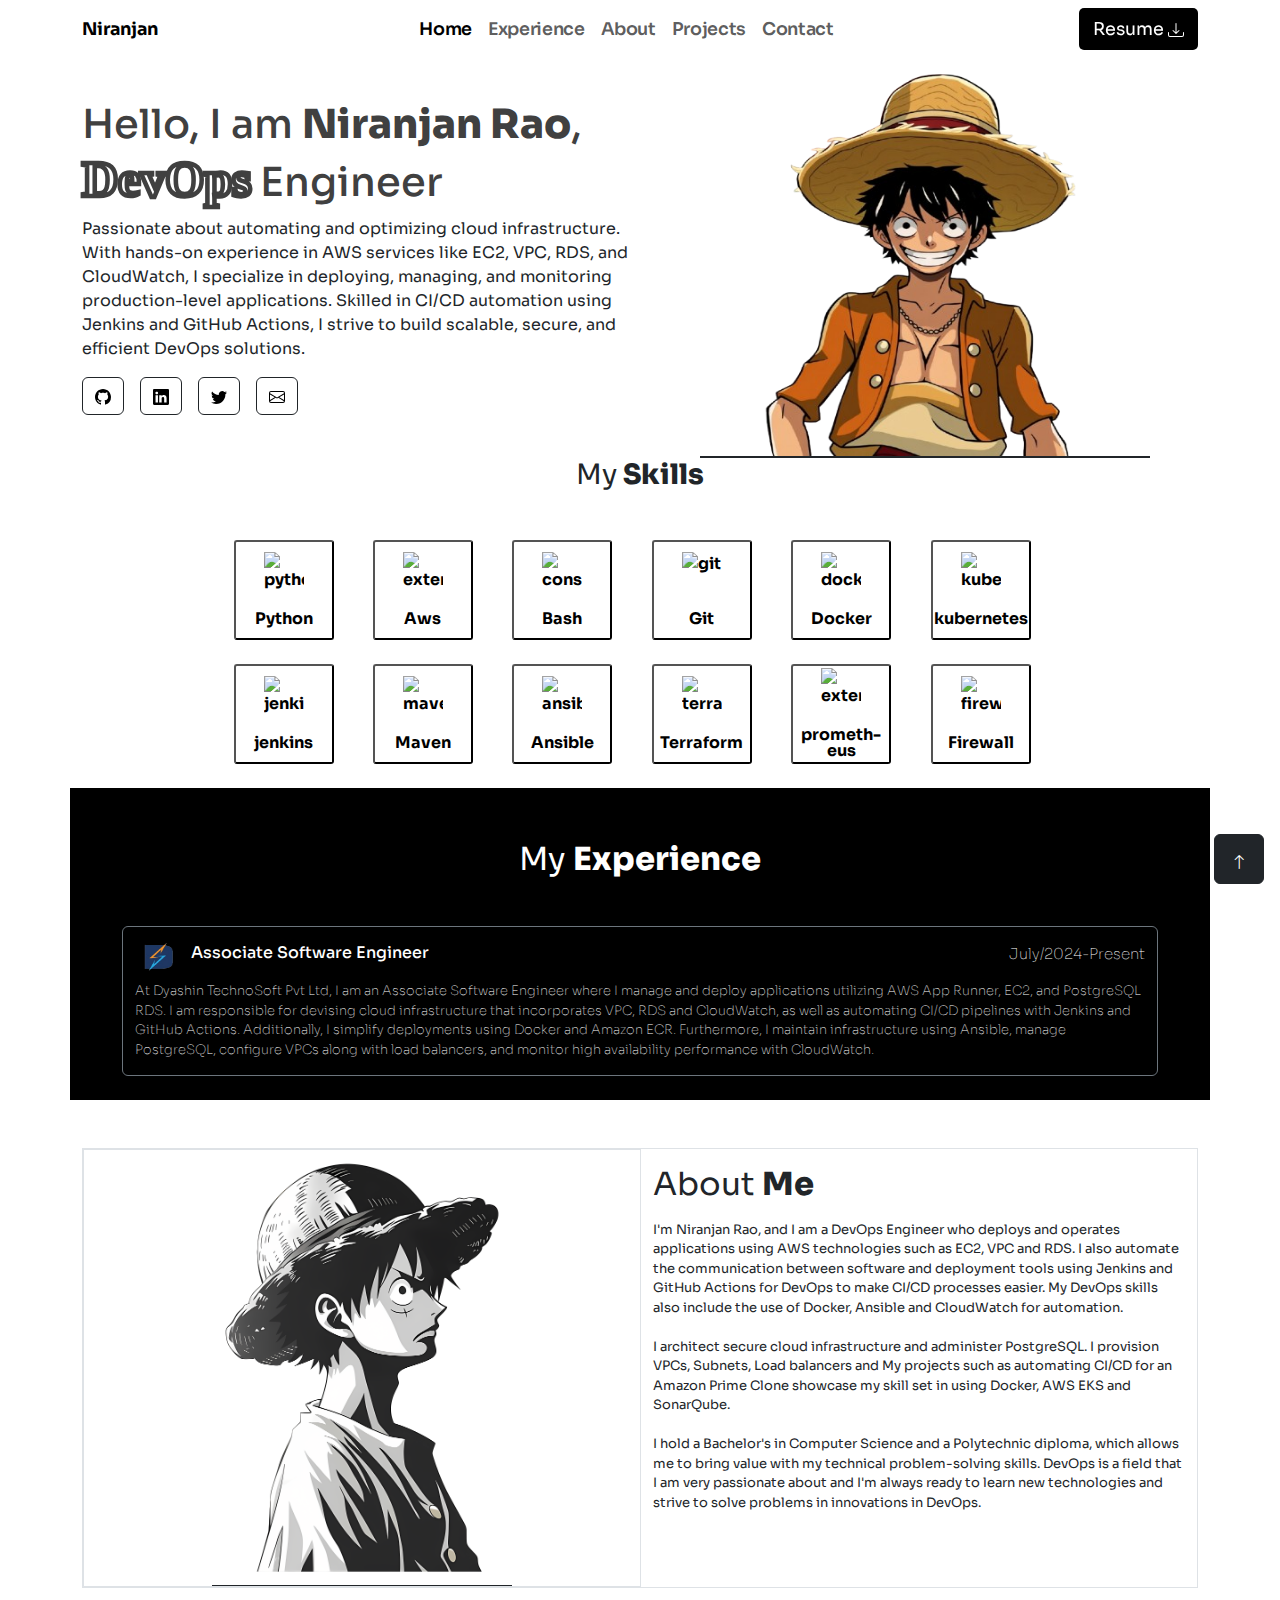
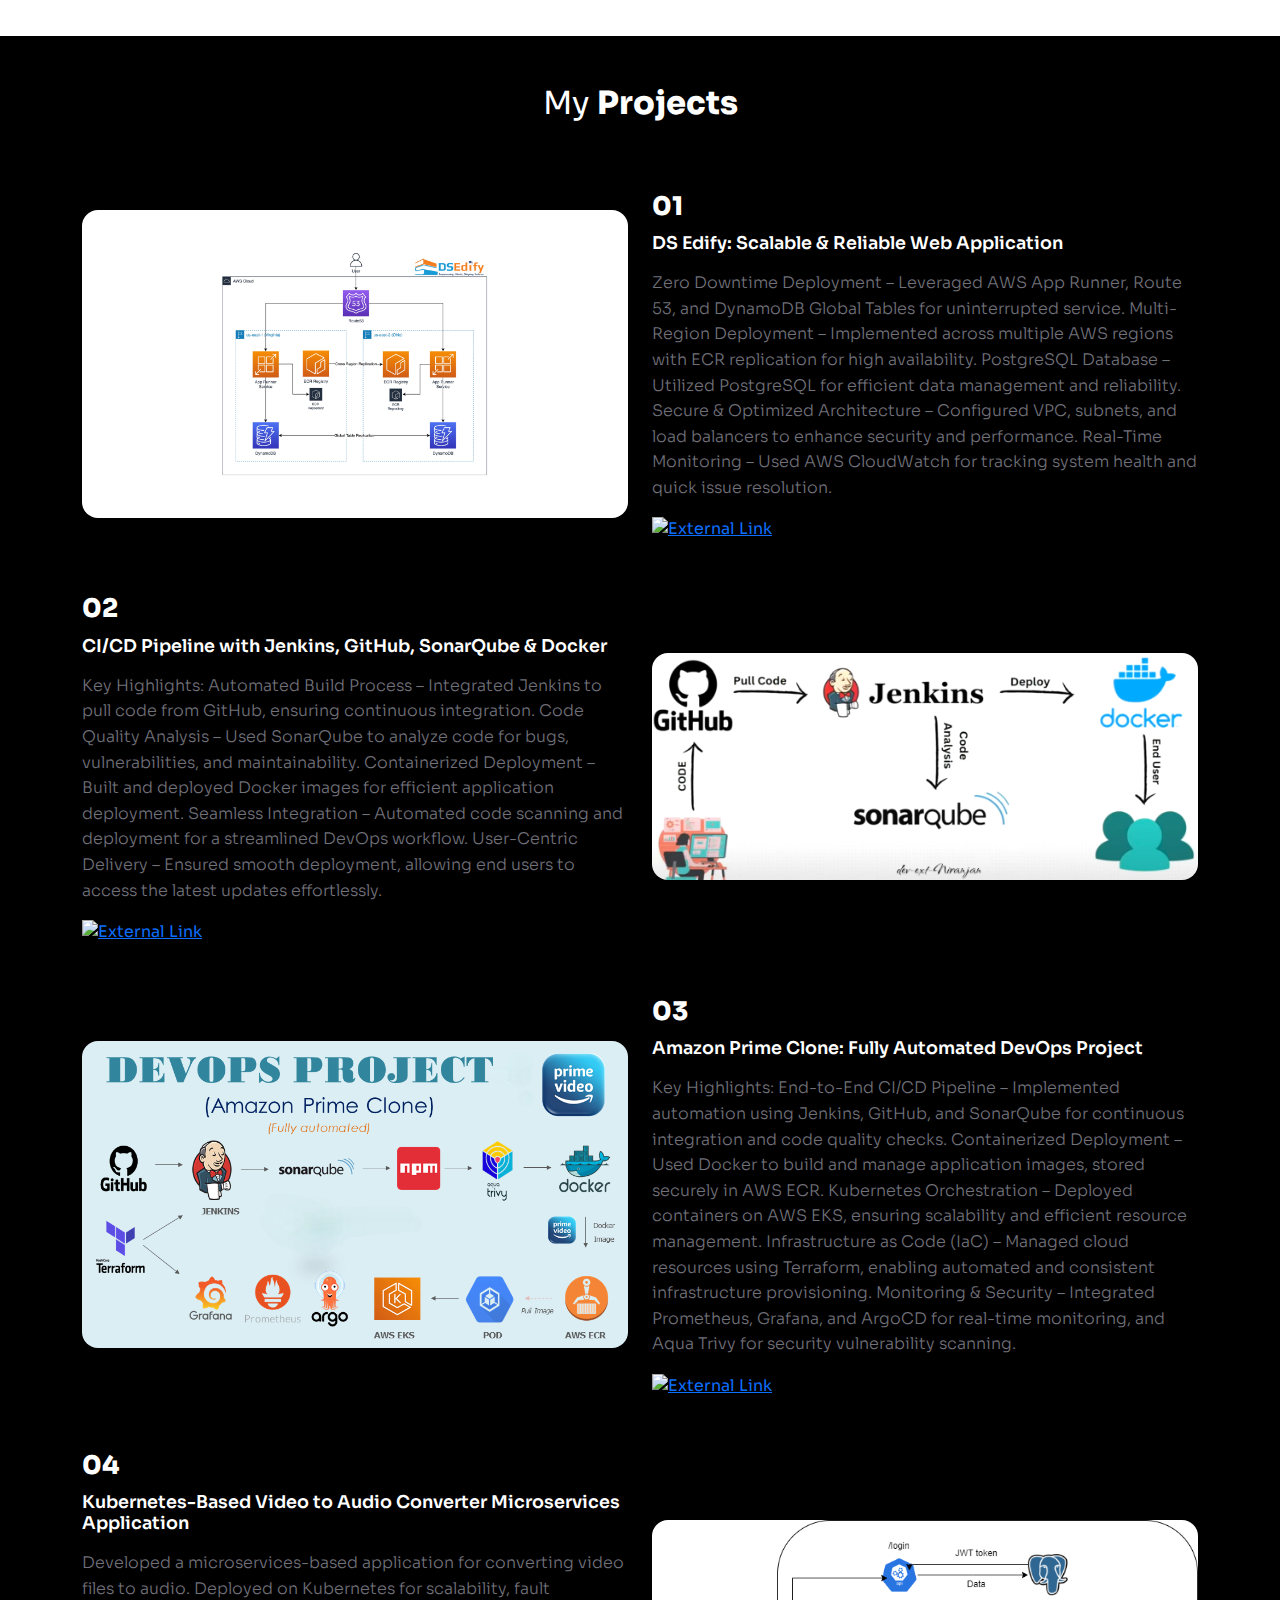
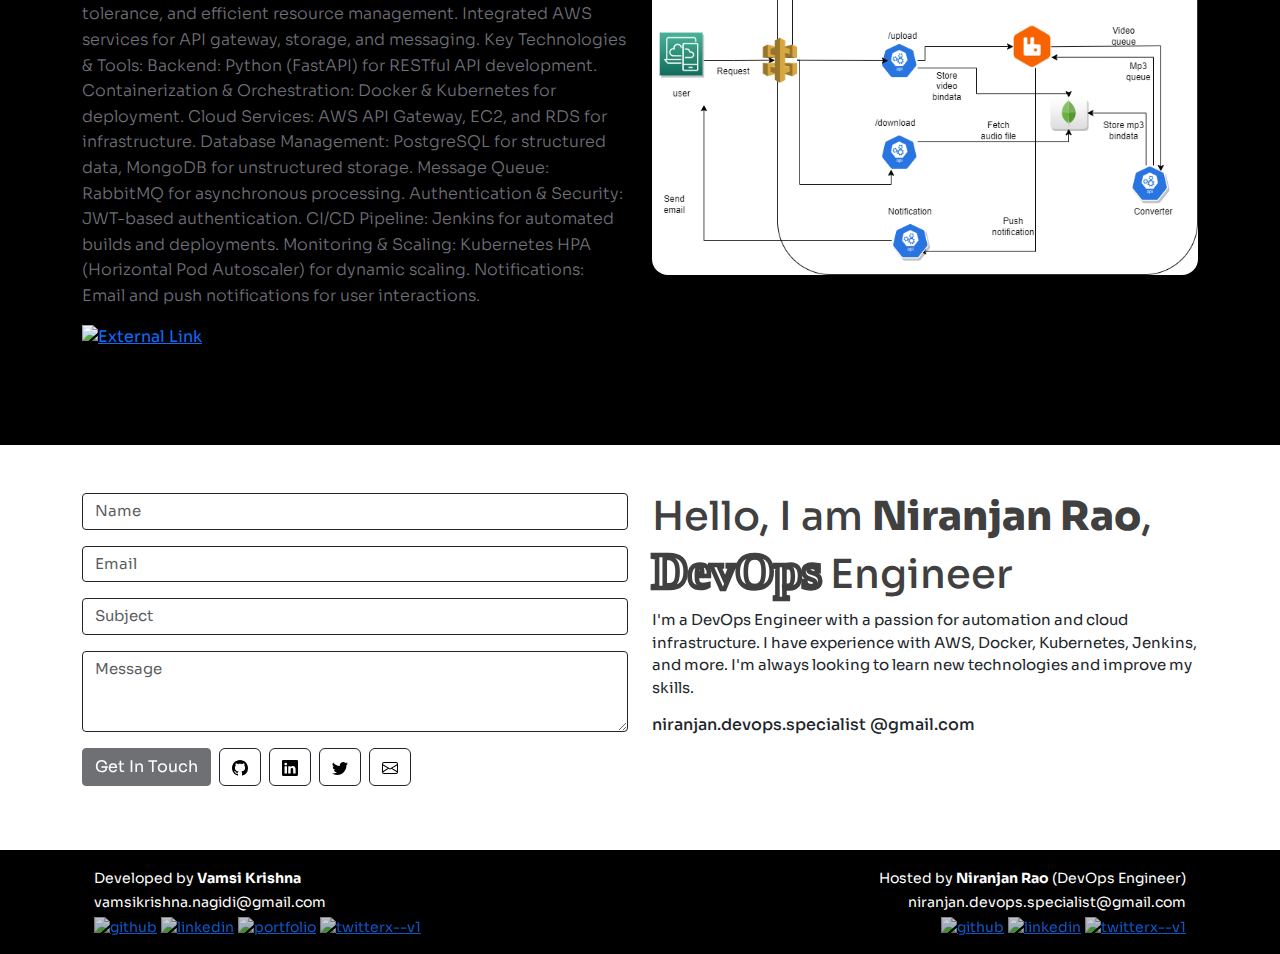
==== commit d4694c54: "WORK ON FONTS-NAVBAR, HOME, CONTACT-ME, PROJECT SECTION(IMG)" ====
--- a/index.html
+++ b/index.html
@@ -14,7 +14,7 @@
       <i class="bi bi-arrow-up"></i></a>
     </button>
     <!-- navbar section -->
-    <nav class="navbar navbar-expand-md navbar-light bg-light position-sticky top-0 z-3" id="navbar">
+    <nav class="navbar navbar-expand-md navbar-light bg-white position-sticky top-0 z-3" id="navbar">
       <div class="container-fluid container-md">
         <a class="navbar-brand font-h" href="#">Niranjan</a>
         <button class="navbar-toggler" type="button" data-bs-toggle="collapse" data-bs-target="#navbarNav" aria-controls="navbarNav" aria-expanded="false" aria-label="Toggle navigation">
@@ -51,7 +51,7 @@
       <div class="container-fluid container-md">
         <div class="row align-items-center">
           <div class="col-md-6">
-            <h2 class="sm-h text-secondary">Hello, I am <span class="font-H1 text-dark">Niranjan Rao</span>, <span class="dev">DevOps Engineer</span></h2>
+            <h1 id="h1">Hello, I am <span id="hero-name">Niranjan Rao</span>, <span id="role-name">DevOps</span> Engineer</h1>
             <p>Passionate about automating and optimizing cloud infrastructure. With hands-on experience in AWS services like EC2, VPC, RDS, and CloudWatch, I specialize in deploying, managing, and monitoring production-level applications. Skilled in CI/CD automation using Jenkins and GitHub Actions, I strive to build scalable, secure, and efficient DevOps solutions.</p>
             <div class="d-flex">
               <a target="_blank" href="https://github.com/niranjan-46" onmouseenter="mEnter(this)" onmouseleave="mExit(this)" class="btn btn-outline-dark me-3"><img class="contact-btn" src="./src/img/github.svg" alt=""></a>
@@ -159,77 +159,158 @@
       </div>
     </section>
     <!-- project section -->
-    <section id="projects">
-      <div class="container-fluid bg-black">
-        <div class="container-fluid container-md">
-          <div class="row">
-            <div class="col-12 text-center text-white h3 my-5"><span class="sm-h">My </span><span class="font-H1 md-h">Projects</span></div>
-          </div>
-          <div class="row mx-md-5 my-md-5">
-            <div class="col text-end me-md-5 d-flex align-items-center justify-content-center justify-content-lg-end"><img class="rounded-4 project-img" width="300" height="250" src="./src/img/projects/project-1.png" alt=""></div>
-            <div class="col py-3 me-lg-5 text-start align-content-center cust-margin cust-m">
-              <span class="font-pn">01</span><br>
-              <span class="font-ph">DS Edify: Scalable & Reliable Web Application</span><br>
-              <span class="font-pp">Zero Downtime Deployment – Leveraged AWS App Runner, Route 53, and DynamoDB Global Tables for uninterrupted service.
-                Multi-Region Deployment – Implemented across multiple AWS regions with ECR replication for high availability.
-                PostgreSQL Database – Utilized PostgreSQL for efficient data management and reliability.
-                Secure & Optimized Architecture – Configured VPC, subnets, and load balancers to enhance security and performance.
-                Real-Time Monitoring – Used AWS CloudWatch for tracking system health and quick issue resolution.</span><br>
-              <a href="#" class="my-3 d-inline-block"><img class="a-hover" width="20" height="20" src="https://img.icons8.com/pastel-glyph/25/FFFFFF/external-link--v1.png" alt="external-link--v1"/></a>
-            </div>
-          </div>
-          <div class="row flex-md-row-reverse mx-md-5 my-md-5">
-            <div class="col text-start me-md-5 d-flex align-items-center justify-content-center justify-content-lg-start"><img class="rounded-4 project-img" width="300" height="250" src="./src/img/projects/project-2.png" alt=""></div>
-            <div class="col py-3 me-lg-5 text-start align-content-center cust-margin cust-m">
-              <span class="font-pn">02</span><br>
-              <span class="font-ph">CI/CD Pipeline with Jenkins, GitHub, SonarQube & Docker</span><br>
-              <span class="font-pp">Key Highlights:
-                Automated Build Process – Integrated Jenkins to pull code from GitHub, ensuring continuous integration.
-                Code Quality Analysis – Used SonarQube to analyze code for bugs, vulnerabilities, and maintainability.
-                Containerized Deployment – Built and deployed Docker images for efficient application deployment.
-                Seamless Integration – Automated code scanning and deployment for a streamlined DevOps workflow.
-                User-Centric Delivery – Ensured smooth deployment, allowing end users to access the latest updates effortlessly.</span><br>
-              <a href="#" class="my-3 d-inline-block"><img class="a-hover" width="20" height="20" src="https://img.icons8.com/pastel-glyph/25/FFFFFF/external-link--v1.png" alt="external-link--v1"/></a>
-            </div>
-          </div>
-          <div class="row mx-md-5 my-md-5">
-            <div class="col text-end me-md-5 d-flex align-items-center justify-content-center justify-content-lg-end"><img class="rounded-4 project-img" width="300" height="250" src="./src/img/projects/project-3.png" alt=""></div>
-            <div class="col py-3 me-lg-5  text-start align-content-center cust-margin cust-m">
-              <span class="font-pn">03</span><br>
-              <span class="font-ph">Amazon Prime Clone: Fully Automated DevOps Project</span><br>
-              <span class="font-pp">Key Highlights:
-                End-to-End CI/CD Pipeline – Implemented automation using Jenkins, GitHub, and SonarQube for continuous integration and code quality checks.
-                Containerized Deployment – Used Docker to build and manage application images, stored securely in AWS ECR.
-                Kubernetes Orchestration – Deployed containers on AWS EKS, ensuring scalability and efficient resource management.
-                Infrastructure as Code (IaC) – Managed cloud resources using Terraform, enabling automated and consistent infrastructure provisioning.
-                Monitoring & Security – Integrated Prometheus, Grafana, and ArgoCD for real-time monitoring, and Aqua Trivy for security vulnerability scanning.</span><br>
-              <a href="#" class="my-3 d-inline-block"><img class="a-hover" width="20" height="20" src="https://img.icons8.com/pastel-glyph/25/FFFFFF/external-link--v1.png" alt="external-link--v1"/></a>
-            </div>
-          </div>
-          <div class="row flex-md-row-reverse mx-md-5 my-md-5">
-            <div class="col text-start me-md-5 d-flex align-items-center justify-content-center justify-content-lg-start"><img class="rounded-4 project-img" width="300" height="250" src="./src/img/projects/project-4.png" alt=""></div>
-            <div class="col py-3 me-lg-5 text-start align-content-center cust-margin cust-m">
-              <span class="font-pn">04</span><br>
-              <span class="font-ph">Kubernetes-Based Video to Audio Converter Microservices Application</span><br>
-              <span class="font-pp">Developed a microservices-based application for converting video files to audio.
-                Deployed on Kubernetes for scalability, fault tolerance, and efficient resource management.
-                Integrated AWS services for API gateway, storage, and messaging.
-                Key Technologies & Tools:
-                Backend: Python (FastAPI) for RESTful API development.
-                Containerization & Orchestration: Docker & Kubernetes for deployment.
-                Cloud Services: AWS API Gateway, EC2, and RDS for infrastructure.
-                Database Management: PostgreSQL for structured data, MongoDB for unstructured storage.
-                Message Queue: RabbitMQ for asynchronous processing.
-                Authentication & Security: JWT-based authentication.
-                CI/CD Pipeline: Jenkins for automated builds and deployments.
-                Monitoring & Scaling: Kubernetes HPA (Horizontal Pod Autoscaler) for dynamic scaling.
-                Notifications: Email and push notifications for user interactions.</span><br>
-              <a target="_blank" href="https://github.com/niranjan-46/microservices-python-app/tree/master" class="my-3 d-inline-block"><img class="a-hover" width="20" height="20" src="https://img.icons8.com/pastel-glyph/25/FFFFFF/external-link--v1.png" alt="external-link--v1"/></a>
-            </div>
-          </div>
-        </div>
-      </div>
-    </section>
+    <section id="projects" class="bg-black py-5">
+      <div class="container">
+        <div class="row">
+          <div class="col-12 text-center text-white mb-5">
+            <h2 class="mb-3"><span class="sm-h">My </span><span class="font-H1 md-h">Projects</span></h2>
+          </div>
+        </div>
+    
+        <!-- Project 1 -->
+        <div class="row align-items-center mb-5">
+          <div class="col-md-6 text-center text-md-end mb-4 mb-md-0">
+            <img
+              class="img-fluid rounded-4"
+              src="./src/img/projects/project-1.png"
+              sizes="(max-width: 768px) 100vw, 50vw"
+              alt="DS Edify Project"
+              loading="lazy"
+            />
+          </div>
+          <div class="col-md-6">
+            <span class="d-block font-pn mb-2">01</span>
+            <h3 class="font-ph mb-3">DS Edify: Scalable & Reliable Web Application</h3>
+            <p class="font-pp mb-3">
+              Zero Downtime Deployment – Leveraged AWS App Runner, Route 53, and DynamoDB Global Tables for uninterrupted service.
+              Multi-Region Deployment – Implemented across multiple AWS regions with ECR replication for high availability.
+              PostgreSQL Database – Utilized PostgreSQL for efficient data management and reliability.
+              Secure & Optimized Architecture – Configured VPC, subnets, and load balancers to enhance security and performance.
+              Real-Time Monitoring – Used AWS CloudWatch for tracking system health and quick issue resolution.
+            </p>
+            <a href="#" class="d-inline-block">
+              <img
+                class="a-hover"
+                width="20"
+                height="20"
+                src="https://img.icons8.com/pastel-glyph/25/FFFFFF/external-link--v1.png"
+                alt="External Link"
+              />
+            </a>
+          </div>
+        </div>
+    
+        <!-- Project 2 -->
+        <div class="row align-items-center flex-md-row-reverse mb-5">
+          <div class="col-md-6 text-center text-md-start mb-4 mb-md-0">
+            <img
+              class="img-fluid rounded-4"
+              src="./src/img/projects/project-2.png"
+              sizes="(max-width: 768px) 100vw, 50vw"
+              alt="CI/CD Pipeline Project"
+              loading="lazy"
+            />
+          </div>
+          <div class="col-md-6">
+            <span class="d-block font-pn mb-2">02</span>
+            <h3 class="font-ph mb-3">CI/CD Pipeline with Jenkins, GitHub, SonarQube & Docker</h3>
+            <p class="font-pp mb-3">
+              Key Highlights:
+              Automated Build Process – Integrated Jenkins to pull code from GitHub, ensuring continuous integration.
+              Code Quality Analysis – Used SonarQube to analyze code for bugs, vulnerabilities, and maintainability.
+              Containerized Deployment – Built and deployed Docker images for efficient application deployment.
+              Seamless Integration – Automated code scanning and deployment for a streamlined DevOps workflow.
+              User-Centric Delivery – Ensured smooth deployment, allowing end users to access the latest updates effortlessly.
+            </p>
+            <a href="#" class="d-inline-block">
+              <img
+                class="a-hover"
+                width="20"
+                height="20"
+                src="https://img.icons8.com/pastel-glyph/25/FFFFFF/external-link--v1.png"
+                alt="External Link"
+              />
+            </a>
+          </div>
+        </div>
+    
+        <!-- Project 3 -->
+        <div class="row align-items-center mb-5">
+          <div class="col-md-6 text-center text-md-end mb-4 mb-md-0">
+            <img
+              class="img-fluid rounded-4"
+              src="./src/img/projects/project-3.png"
+              sizes="(max-width: 768px) 100vw, 50vw"
+              alt="Amazon Prime Clone Project"
+              loading="lazy"
+            />
+          </div>
+          <div class="col-md-6">
+            <span class="d-block font-pn mb-2">03</span>
+            <h3 class="font-ph mb-3">Amazon Prime Clone: Fully Automated DevOps Project</h3>
+            <p class="font-pp mb-3">
+              Key Highlights:
+              End-to-End CI/CD Pipeline – Implemented automation using Jenkins, GitHub, and SonarQube for continuous integration and code quality checks.
+              Containerized Deployment – Used Docker to build and manage application images, stored securely in AWS ECR.
+              Kubernetes Orchestration – Deployed containers on AWS EKS, ensuring scalability and efficient resource management.
+              Infrastructure as Code (IaC) – Managed cloud resources using Terraform, enabling automated and consistent infrastructure provisioning.
+              Monitoring & Security – Integrated Prometheus, Grafana, and ArgoCD for real-time monitoring, and Aqua Trivy for security vulnerability scanning.
+            </p>
+            <a href="#" class="d-inline-block">
+              <img
+                class="a-hover"
+                width="20"
+                height="20"
+                src="https://img.icons8.com/pastel-glyph/25/FFFFFF/external-link--v1.png"
+                alt="External Link"
+              />
+            </a>
+          </div>
+        </div>
+    
+        <!-- Project 4 -->
+        <div class="row align-items-center flex-md-row-reverse mb-5">
+          <div class="col-md-6 text-center text-md-start mb-4 mb-md-0">
+            <img
+              class="img-fluid rounded-4"
+              src="./src/img/projects/project-4.png"
+              sizes="(max-width: 768px) 100vw, 50vw"
+              alt="Kubernetes-Based Video to Audio Converter Project"
+              loading="lazy"
+            />
+          </div>
+          <div class="col-md-6">
+            <span class="d-block font-pn mb-2">04</span>
+            <h3 class="font-ph mb-3">Kubernetes-Based Video to Audio Converter Microservices Application</h3>
+            <p class="font-pp mb-3">
+              Developed a microservices-based application for converting video files to audio.
+              Deployed on Kubernetes for scalability, fault tolerance, and efficient resource management.
+              Integrated AWS services for API gateway, storage, and messaging.
+              Key Technologies & Tools:
+              Backend: Python (FastAPI) for RESTful API development.
+              Containerization & Orchestration: Docker & Kubernetes for deployment.
+              Cloud Services: AWS API Gateway, EC2, and RDS for infrastructure.
+              Database Management: PostgreSQL for structured data, MongoDB for unstructured storage.
+              Message Queue: RabbitMQ for asynchronous processing.
+              Authentication & Security: JWT-based authentication.
+              CI/CD Pipeline: Jenkins for automated builds and deployments.
+              Monitoring & Scaling: Kubernetes HPA (Horizontal Pod Autoscaler) for dynamic scaling.
+              Notifications: Email and push notifications for user interactions.
+            </p>
+            <a target="_blank" href="https://github.com/niranjan-46/microservices-python-app/tree/master" class="d-inline-block">
+              <img
+                class="a-hover"
+                width="20"
+                height="20"
+                src="https://img.icons8.com/pastel-glyph/25/FFFFFF/external-link--v1.png"
+                alt="External Link"
+              />
+            </a>
+          </div>
+        </div>
+      </div>
+    </section>
+
     <!-- contact me section -->
     <section id="contact-me">
       <div class="container-fluid container-md my-5">
@@ -249,9 +330,9 @@
             </form>
           </div>
           <div class="col mb-3">
-            <h2 class="font-H1">Hi, I'm <span class="font-b">Niranjan Rao</span>, a DevOps Engineer.</h2>
+            <h1 id="h1">Hello, I am <span id="hero-name">Niranjan Rao</span>, <span id="role-name">DevOps</span> Engineer</h1>
             <p class="font-p">I'm a DevOps Engineer with a passion for automation and cloud infrastructure. I have experience with AWS, Docker, Kubernetes, Jenkins, and more. I'm always looking to learn new technologies and improve my skills.</p>
-            <h5>Niranjan.rao@gmail.com</h5>
+            <h6 class="">niranjan.devops.specialist @gmail.com</h6>
           </div>
         </div>
       </div>
--- a/src/css/style.css
+++ b/src/css/style.css
@@ -14,13 +14,13 @@
 .font-h{
     font-family: 'Sora', sans-serif;
     font-weight: 700;
-    font-size: 20px; 
+    font-size: 1.1rem; 
 }
 
 .font-H5{
     font-family: 'Solitreo', cursive; 
     font-weight: 600;
-    font-size: 20px; 
+    font-size: 1.1rem; 
     line-height: 24px; 
     letter-spacing: -0.02em; 
 }
@@ -85,26 +85,29 @@
 }
 
 /* projects */
-.font-pn{
-    font-family: sora;
+
+.font-pn {
+    font-family: 'sora', sans-serif;
+    font-size: 1.6rem;
+    font-weight: 900;
     color: white;
-    font-weight: 700;
-    font-size: 25px;
-}
-.font-ph{
-    font-family: sora;
+}
+  
+  .font-ph {
+    font-family: 'sora', sans-serif;
+    font-size: 1.1rem;
+    font-weight: 600;
     color: white;
-    font-size: 17px;
-    font-weight: 550;
-}
-.font-pp{
-    font-family: sora;
-    color: rgb(180, 180, 181);
-    font-size: 13px;
-    font-weight: 10;
-}
-
-.a-hover:hover {
+}
+  
+  .font-pp {
+    font-family: 'sora', sans-serif;
+    font-size: 1rem;
+    font-weight: 300;
+    line-height: 1.6;
+    color: #71717a;
+}
+  .a-hover:hover {
     filter: grayscale(100%) brightness(40%) sepia(100%) hue-rotate(180deg) saturate(500%);
 }
 
@@ -186,3 +189,20 @@
 #home {
     scroll-margin-top: 50px !important;
 }
+/* home section font */
+#h1 {
+    color: #404040;
+}
+#hero-name {
+    color: #404040;
+    font-size: 40px;
+    font-weight: 900;
+}
+#role-name {
+    font-family: 'Tahoma';
+
+    color: transparent;
+    font-size: 50px;
+    font-weight: 1000;
+    -webkit-text-stroke: 3px #404040;
+}